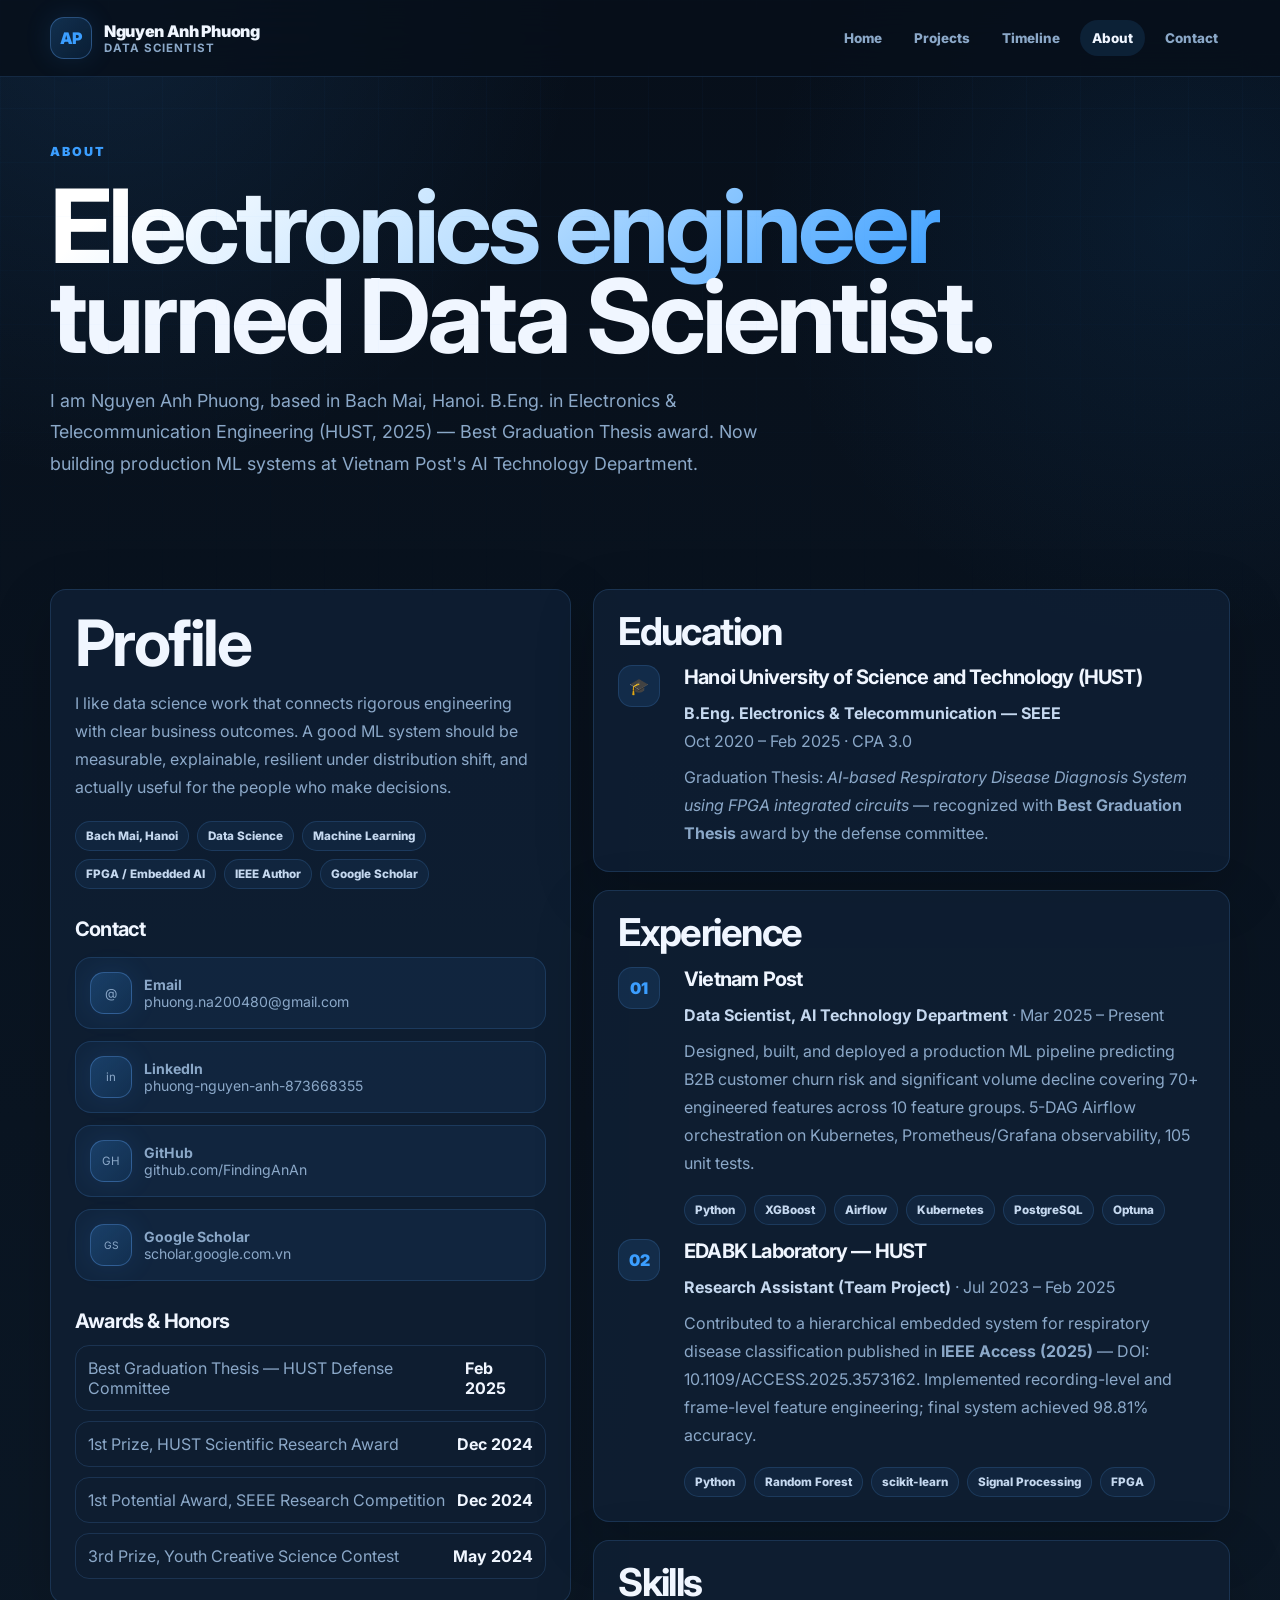
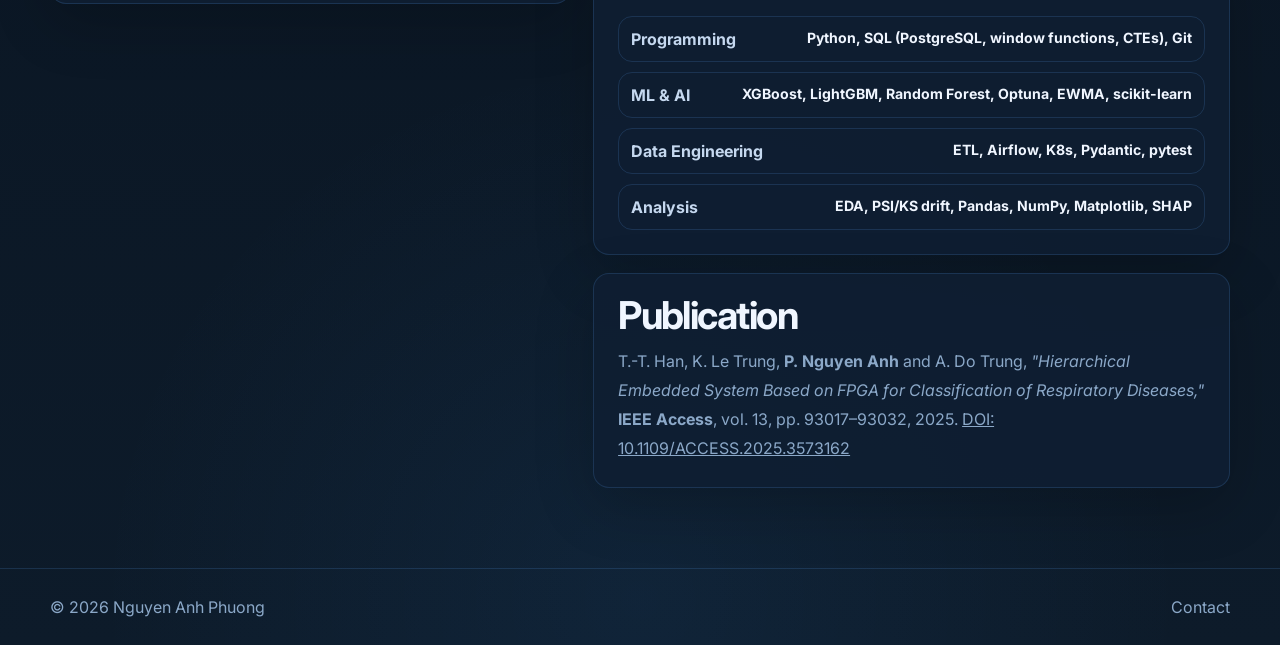
==== about.html @ b1b000ec "2nd" ====
<!DOCTYPE html>
<html lang="en">

<head>
  <meta charset="UTF-8">
  <meta name="viewport" content="width=device-width, initial-scale=1.0">
  <meta name="description"
    content="About Nguyen Anh Phuong — B.Eng. HUST, Data Scientist at Vietnam Post, IEEE Access researcher.">
  <title>About | Nguyen Anh Phuong</title>
  <link rel="preconnect" href="https://fonts.googleapis.com">
  <link rel="preconnect" href="https://fonts.gstatic.com" crossorigin>
  <link href="https://fonts.googleapis.com/css2?family=Inter:wght@400;600;700;800;900&display=swap" rel="stylesheet">
  <link rel="stylesheet" href="styles.css">
</head>

<body>
  <header class="header">
    <div class="container navbar">
      <a class="brand" href="index.html">
        <span class="logo">AP</span>
        <span>Nguyen Anh Phuong<small>Data Scientist</small></span>
      </a>
      <button class="nav-toggle" data-nav-toggle aria-expanded="false">Menu</button>
      <nav class="nav" data-nav>
        <a href="index.html">Home</a>
        <a href="projects.html">Projects</a>
        <a href="timeline.html">Timeline</a>
        <a class="active" href="about.html">About</a>
        <a href="contact.html">Contact</a>
      </nav>
    </div>
  </header>

  <main>
    <section class="container case-hero reveal">
      <p class="kicker">About</p>
      <h1><span class="gradient-text">Electronics engineer</span> turned Data Scientist.</h1>
      <p class="hero-text">
        I am Nguyen Anh Phuong, based in Bach Mai, Hanoi. B.Eng. in Electronics &amp; Telecommunication Engineering
        (HUST, 2025)
        — Best Graduation Thesis award. Now building production ML systems at Vietnam Post's AI Technology Department.
      </p>
    </section>

    <section class="container section about-split">
      <!-- Left: Profile -->
      <article class="card reveal">
        <h2>Profile</h2>
        <p style="margin-top:16px">
          I like data science work that connects rigorous engineering with clear business outcomes.
          A good ML system should be measurable, explainable, resilient under distribution shift,
          and actually useful for the people who make decisions.
        </p>
        <div class="tag-row" style="margin-top:20px">
          <span class="tag">Bach Mai, Hanoi</span>
          <span class="tag">Data Science</span>
          <span class="tag">Machine Learning</span>
          <span class="tag">FPGA / Embedded AI</span>
          <span class="tag">IEEE Author</span>
          <span class="tag">Google Scholar</span>
        </div>

        <div style="margin-top:28px">
          <h3 style="margin-bottom:16px">Contact</h3>
          <div class="contact-box">
            <a class="contact-item" href="mailto:phuong.na200480@gmail.com">
              <span class="logo" style="font-size:.8rem">@</span>
              <span><strong>Email</strong><span>phuong.na200480@gmail.com</span></span>
            </a>
            <a class="contact-item" href="https://www.linkedin.com/in/phuong-nguyen-anh-873668355/" target="_blank"
              rel="noreferrer">
              <span class="logo" style="font-size:.72rem">in</span>
              <span><strong>LinkedIn</strong><span>phuong-nguyen-anh-873668355</span></span>
            </a>
            <a class="contact-item" href="https://github.com/FindingAnAn" target="_blank" rel="noreferrer">
              <span class="logo" style="font-size:.72rem">GH</span>
              <span><strong>GitHub</strong><span>github.com/FindingAnAn</span></span>
            </a>
            <a class="contact-item" href="https://scholar.google.com.vn/citations?user=zt-q12kAAAAJ&hl=en" target="_blank" rel="noreferrer">
              <span class="logo" style="font-size:.64rem">GS</span>
              <span><strong>Google Scholar</strong><span>scholar.google.com.vn</span></span>
            </a>
          </div>
        </div>

        <div style="margin-top:28px">
          <h3 style="margin-bottom:12px">Awards &amp; Honors</h3>
          <div class="kpi-list">
            <div class="kpi"><span>Best Graduation Thesis — HUST Defense Committee</span><b>Feb 2025</b></div>
            <div class="kpi"><span>1st Prize, HUST Scientific Research Award</span><b>Dec 2024</b></div>
            <div class="kpi"><span>1st Potential Award, SEEE Research Competition</span><b>Dec 2024</b></div>
            <div class="kpi"><span>3rd Prize, Youth Creative Science Contest</span><b>May 2024</b></div>
          </div>
        </div>
      </article>

      <!-- Right: Experience + Education + Skills -->
      <div class="case-body">

        <!-- Education -->
        <article class="card reveal">
          <h2>Education</h2>
          <div class="timeline" style="margin-top:16px">
            <div class="timeline-item">
              <div class="timeline-num">🎓</div>
              <div>
                <h3>Hanoi University of Science and Technology (HUST)</h3>
                <p style="margin-top:4px"><strong style="color:var(--soft)">B.Eng. Electronics &amp; Telecommunication —
                    SEEE</strong></p>
                <p>Oct 2020 – Feb 2025 · CPA 3.0</p>
                <p style="margin-top:8px">
                  Graduation Thesis: <em>AI-based Respiratory Disease Diagnosis System using FPGA integrated
                    circuits</em>
                  — recognized with <strong style="color:var(--green)">Best Graduation Thesis</strong> award by the
                  defense committee.
                </p>
              </div>
            </div>
          </div>
        </article>

        <!-- Experience -->
        <article class="card reveal">
          <h2>Experience</h2>
          <div class="timeline" style="margin-top:16px">

            <div class="timeline-item">
              <div class="timeline-num">01</div>
              <div>
                <h3>Vietnam Post</h3>
                <p style="margin-top:4px"><strong style="color:var(--soft)">Data Scientist, AI Technology
                    Department</strong> · Mar 2025 – Present</p>
                <p style="margin-top:8px">
                  Designed, built, and deployed a production ML pipeline predicting B2B customer churn risk
                  and significant volume decline covering 70+ engineered features across 10 feature groups.
                  5-DAG Airflow orchestration on Kubernetes, Prometheus/Grafana observability, 105 unit tests.
                </p>
                <div class="tag-row"><span class="tag">Python</span><span class="tag">XGBoost</span><span
                    class="tag">Airflow</span><span class="tag">Kubernetes</span><span
                    class="tag">PostgreSQL</span><span class="tag">Optuna</span></div>
              </div>
            </div>

            <div class="timeline-item">
              <div class="timeline-num">02</div>
              <div>
                <h3>EDABK Laboratory — HUST</h3>
                <p style="margin-top:4px"><strong style="color:var(--soft)">Research Assistant (Team Project)</strong> ·
                  Jul 2023 – Feb 2025</p>
                <p style="margin-top:8px">
                  Contributed to a hierarchical embedded system for respiratory disease classification published in
                  <strong style="color:var(--green)">IEEE Access (2025)</strong> — DOI: 10.1109/ACCESS.2025.3573162.
                  Implemented recording-level and frame-level feature engineering; final system achieved 98.81%
                  accuracy.
                </p>
                <div class="tag-row"><span class="tag">Python</span><span class="tag">Random Forest</span><span
                    class="tag">scikit-learn</span><span class="tag">Signal Processing</span><span
                    class="tag">FPGA</span></div>
              </div>
            </div>

          </div>
        </article>

        <!-- Skills -->
        <article class="card reveal">
          <h2>Skills</h2>
          <div class="kpi-list" style="margin-top:16px">
            <div class="kpi">
              <span><strong style="color:var(--soft)">Programming</strong></span>
              <b style="font-weight:700;font-size:.88rem">Python, SQL (PostgreSQL, window functions, CTEs), Git</b>
            </div>
            <div class="kpi">
              <span><strong style="color:var(--soft)">ML &amp; AI</strong></span>
              <b style="font-weight:700;font-size:.88rem">XGBoost, LightGBM, Random Forest, Optuna, EWMA,
                scikit-learn</b>
            </div>
            <div class="kpi">
              <span><strong style="color:var(--soft)">Data Engineering</strong></span>
              <b style="font-weight:700;font-size:.88rem">ETL, Airflow, K8s, Pydantic, pytest</b>
            </div>
            <div class="kpi">
              <span><strong style="color:var(--soft)">Analysis</strong></span>
              <b style="font-weight:700;font-size:.88rem">EDA, PSI/KS drift, Pandas, NumPy, Matplotlib, SHAP</b>
            </div>
          </div>
        </article>

        <!-- Publication -->
        <article class="card reveal">
          <h2>Publication</h2>
          <p style="margin-top:14px;line-height:1.8">
            T.-T. Han, K. Le Trung, <strong>P. Nguyen Anh</strong> and A. Do Trung,
            <em>"Hierarchical Embedded System Based on FPGA for Classification of Respiratory Diseases,"</em>
            <strong style="color:var(--green)">IEEE Access</strong>, vol. 13, pp. 93017–93032, 2025.
            <a href="https://doi.org/10.1109/ACCESS.2025.3573162" target="_blank" rel="noreferrer"
              style="color:var(--green);text-decoration:underline">DOI: 10.1109/ACCESS.2025.3573162</a>
          </p>
        </article>

      </div>
    </section>
  </main>

  <footer class="footer">
    <div class="container">
      <span>© <span data-year></span> Nguyen Anh Phuong</span>
      <a href="contact.html">Contact</a>
    </div>
  </footer>
  <script src="script.js"></script>
</body>

</html>
---- styles.css ----
:root {
  /* ── New palette: white · deep navy · soft grey ── */
  --bg:         #0d1b2a;
  --bg-2:       #112236;
  --panel:      rgba(15, 30, 50, 0.90);
  --panel-2:    rgba(9, 20, 35, 0.97);
  --card:       #0f1e30;
  --line:       rgba(96, 165, 250, 0.16);
  --line-strong:rgba(96, 165, 250, 0.34);
  --text:       #f0f6ff;
  --muted:      #8ba8c8;
  --soft:       #c5d8ef;
  /* accent: vivid electric blue */
  --blue:       #3b9eff;
  --blue-mid:   #1d7dd4;
  --blue-dim:   rgba(59, 158, 255, 0.12);
  --blue-glow:  rgba(59, 158, 255, 0.07);
  /* neutral grey */
  --grey:       #4b6070;
  --grey-light: #a0b6c8;
  --white:      #f9fbff;
  /* status colours */
  --amber:      #f59e0b;
  --red:        #f87171;
  --shadow:     0 28px 90px rgba(0, 0, 0, 0.50);
  --radius:     26px;
  --radius-sm:  16px;
  --max:        1180px;
}

* { box-sizing: border-box; }
html { scroll-behavior: smooth; }
body {
  margin: 0;
  color: var(--text);
  font-family: Inter, system-ui, -apple-system, BlinkMacSystemFont, "Segoe UI", sans-serif;
  background:
    radial-gradient(circle at 8% 0%,  rgba(59,158,255,.12), transparent 30rem),
    radial-gradient(circle at 92% 10%, rgba(29,125,212,.10), transparent 26rem),
    radial-gradient(circle at 50% 98%, rgba(59,158,255,.07), transparent 34rem),
    linear-gradient(180deg, #070f1a, var(--bg));
  min-height: 100vh;
}
body::before {
  content: "";
  position: fixed;
  inset: 0;
  pointer-events: none;
  background-image:
    linear-gradient(rgba(59,158,255,.03) 1px, transparent 1px),
    linear-gradient(90deg, rgba(59,158,255,.03) 1px, transparent 1px);
  background-size: 54px 54px;
  mask-image: linear-gradient(to bottom, black, transparent 70%);
}
img, svg { display: block; max-width: 100%; }
a { color: inherit; text-decoration: none; }
p { color: var(--muted); line-height: 1.75; margin: 0; }
h1,h2,h3,h4 { margin: 0; letter-spacing: -0.04em; }
h1 { font-size: clamp(3.2rem, 8vw, 7.8rem); line-height: .88; }
h2 { font-size: clamp(2.1rem, 5vw, 4.7rem); line-height: .92; }
h3 { font-size: 1.25rem; }
code { color: var(--blue); }

.container { width: min(var(--max), calc(100% - 40px)); margin-inline: auto; }
.header {
  position: sticky; top: 0; z-index: 40;
  backdrop-filter: blur(20px);
  background: rgba(7, 15, 26, .82);
  border-bottom: 1px solid var(--line);
}
.navbar { min-height: 76px; display: flex; align-items: center; justify-content: space-between; gap: 18px; }
.brand { display: flex; align-items: center; gap: 12px; font-weight: 900; letter-spacing: -.02em; }
.logo {
  width: 42px; height: 42px; border: 1px solid var(--line-strong);
  border-radius: 14px; display: grid; place-items: center;
  background: linear-gradient(135deg, rgba(59,158,255,.22), rgba(29,125,212,.12));
  box-shadow: 0 0 28px rgba(59,158,255,.12);
  color: var(--blue);
}
.brand small { display: block; color: var(--muted); font-size: .72rem; font-weight: 700; letter-spacing: .08em; text-transform: uppercase; }
.nav { display: flex; align-items: center; gap: 8px; }
.nav a { color: var(--muted); font-size: .84rem; font-weight: 800; padding: 10px 12px; border-radius: 999px; transition: .18s ease; }
.nav a:hover, .nav a.active { color: var(--text); background: rgba(59,158,255,.12); }
.nav-toggle { display: none; background: transparent; color: var(--text); border: 1px solid var(--line); border-radius: 12px; padding: 10px 12px; cursor: pointer; }

.btn { display: inline-flex; align-items: center; justify-content: center; gap: 10px; min-height: 48px; padding: 0 22px; border-radius: 999px; border: 1px solid var(--line-strong); font-weight: 900; font-size: .88rem; transition: .2s ease; cursor: pointer; }
.btn:hover { transform: translateY(-2px); box-shadow: 0 8px 28px rgba(59,158,255,.18); }
.btn-primary { color: #fff; background: linear-gradient(135deg, var(--blue), var(--blue-mid)); border-color: transparent; box-shadow: 0 10px 30px rgba(59,158,255,.26); }
.btn-ghost { color: var(--soft); background: rgba(255,255,255,.04); border-color: var(--line); }
.btn-block { width: 100%; }

/* ── Hero ───────────────────────────────── */
.hero { padding: 72px 0 48px; display: grid; grid-template-columns: 1.03fr .97fr; gap: 48px; align-items: center; }
.kicker { color: var(--blue); font-weight: 900; font-size: .78rem; letter-spacing: .16em; text-transform: uppercase; margin-bottom: 18px; }
.gradient-text {
  background: linear-gradient(135deg, #fff 10%, #bde0ff 50%, var(--blue));
  -webkit-background-clip: text; background-clip: text; color: transparent;
}
.hero-text { max-width: 720px; margin-top: 24px; font-size: 1.12rem; }
.hero-actions { display: flex; flex-wrap: wrap; gap: 12px; margin-top: 30px; }
.hero-meta { display: flex; flex-wrap: wrap; gap: 12px; margin-top: 30px; }
.meta-pill {
  border: 1px solid var(--line); background: var(--blue-glow);
  border-radius: 999px; padding: 10px 14px; color: var(--muted);
  font-weight: 800; font-size: .82rem;
}
.meta-pill strong { color: var(--text); }

/* ── Dashboard mock ─────────────────────── */
.dashboard-shell {
  border: 1px solid var(--line-strong); border-radius: var(--radius);
  background: linear-gradient(180deg, rgba(12,24,42,.97), rgba(7,16,28,.97));
  box-shadow: var(--shadow); overflow: hidden;
}
.window-bar {
  height: 46px; display: flex; align-items: center; justify-content: space-between;
  border-bottom: 1px solid var(--line); padding: 0 16px;
  color: var(--muted); font-weight: 800; font-size: .78rem;
}
.dots { display: flex; gap: 7px; }
.dots span { width: 10px; height: 10px; border-radius: 50%; background: var(--line-strong); }
.dash-content { padding: 18px; display: grid; gap: 14px; }
.stat-grid { display: grid; grid-template-columns: repeat(4, 1fr); gap: 10px; }
.stat { padding: 14px; border: 1px solid var(--line); border-radius: 18px; background: var(--blue-glow); }
.stat span { display: block; color: var(--muted); font-size: .72rem; font-weight: 800; text-transform: uppercase; }
.stat b { display: block; font-size: 1.5rem; margin-top: 7px; }
.stat em { color: var(--blue); font-style: normal; font-size: .78rem; font-weight: 800; }
.chart-card { border: 1px solid var(--line); border-radius: 20px; padding: 14px; background: rgba(0,0,0,.18); }
.chart-head { display: flex; justify-content: space-between; gap: 12px; align-items: center; margin-bottom: 14px; }
.chart-head strong { font-size: .95rem; }
.chart-head span { color: var(--muted); font-size: .78rem; }
.bar-row { display: grid; grid-template-columns: 132px 1fr 44px; gap: 10px; align-items: center; margin: 10px 0; color: var(--muted); font-size: .82rem; }
.bar { height: 10px; background: rgba(255,255,255,.07); border-radius: 999px; overflow: hidden; }
.bar i { display: block; height: 100%; width: var(--w); border-radius: inherit; background: linear-gradient(90deg, #1d7dd4, var(--blue), #93c5fd); }
.mini-panels { display: grid; grid-template-columns: 1fr 1fr; gap: 14px; }
.confusion { display: grid; grid-template-columns: repeat(2, 1fr); gap: 8px; }
.cell { min-height: 74px; border: 1px solid var(--line); border-radius: 16px; display: grid; place-items: center; background: var(--blue-glow); }
.cell.good { background: rgba(59,158,255,.14); }
.cell.warn { background: rgba(248,113,113,.12); }
.cell b { font-size: 1.4rem; }
.cell span { color: var(--muted); font-size: .72rem; }

/* ── Sections / Cards ───────────────────── */
.section { padding: 80px 0; }
.section-top { display: flex; align-items: end; justify-content: space-between; gap: 24px; margin-bottom: 32px; }
.section-top p { max-width: 610px; }
.grid-3 { display: grid; grid-template-columns: repeat(3, 1fr); gap: 18px; }
.grid-2 { display: grid; grid-template-columns: repeat(2, 1fr); gap: 18px; }
.card {
  border: 1px solid var(--line); border-radius: var(--radius-sm);
  background: var(--panel); padding: 24px;
  box-shadow: 0 18px 60px rgba(0,0,0,.20);
  transition: border-color .2s ease, transform .2s ease;
}
.card:hover { border-color: var(--line-strong); transform: translateY(-2px); }
.card-icon {
  width: 46px; height: 46px; border-radius: 16px; display: grid; place-items: center;
  background: var(--blue-dim); border: 1px solid var(--line);
  color: var(--blue); margin-bottom: 18px; font-weight: 900;
}
.card h3 { margin-bottom: 10px; }
.card ul, .case-body ul { color: var(--muted); padding-left: 18px; line-height: 1.75; margin: 16px 0 0; }
.tag-row { display: flex; flex-wrap: wrap; gap: 8px; margin-top: 18px; }
.tag {
  border: 1px solid var(--line); background: var(--blue-glow);
  color: var(--soft); border-radius: 999px; padding: 7px 10px;
  font-weight: 800; font-size: .73rem;
}
.project-card { overflow: hidden; padding: 0; }
.project-visual {
  min-height: 220px; padding: 18px; border-bottom: 1px solid var(--line);
  background: radial-gradient(circle at 12% 18%, rgba(59,158,255,.12), transparent 50%), rgba(255,255,255,.01);
}
.project-copy { padding: 24px; }
.project-copy h3 { font-size: 1.5rem; }
.project-copy p { margin-top: 10px; }

/* Project card action row */
.project-actions { display: flex; gap: 10px; flex-wrap: wrap; margin-top: 18px; }
.btn-case { 
  display: inline-flex; align-items: center; gap: 8px; min-height: 42px; padding: 0 18px;
  border-radius: 999px; font-weight: 900; font-size: .84rem; transition: .2s ease; cursor: pointer;
  background: linear-gradient(135deg, var(--blue), var(--blue-mid)); color: #fff; border: none;
  box-shadow: 0 6px 20px rgba(59,158,255,.22);
}
.btn-case:hover { transform: translateY(-2px); box-shadow: 0 10px 28px rgba(59,158,255,.32); }
.btn-gh {
  display: inline-flex; align-items: center; gap: 8px; min-height: 42px; padding: 0 18px;
  border-radius: 999px; font-weight: 900; font-size: .84rem; transition: .2s ease; cursor: pointer;
  background: rgba(255,255,255,.05); color: var(--soft);
  border: 1px solid var(--line);
}
.btn-gh:hover { border-color: var(--line-strong); background: rgba(255,255,255,.09); transform: translateY(-2px); }

.metrics { display: grid; grid-template-columns: repeat(3, 1fr); gap: 10px; margin: 18px 0; }
.metric { border: 1px solid var(--line); border-radius: 14px; padding: 10px; background: rgba(0,0,0,.15); }
.metric span { color: var(--muted); font-size: .7rem; text-transform: uppercase; font-weight: 900; }
.metric b { display: block; margin-top: 5px; }

/* ── Pipeline ───────────────────────────── */
.pipeline { display: grid; grid-template-columns: repeat(5, 1fr); gap: 10px; }
.pipeline-step {
  min-height: 96px; border: 1px solid var(--line); border-radius: 18px;
  padding: 13px; background: rgba(255,255,255,.02); position: relative;
}
.pipeline-step::after {
  content: ""; position: absolute; right: -10px; top: 50%;
  width: 10px; height: 1px; background: var(--line-strong);
}
.pipeline-step:last-child::after { display: none; }
.pipeline-step span { color: var(--blue); font-weight: 900; font-size: .75rem; }
.pipeline-step b { display: block; margin: 8px 0 4px; }
.pipeline-step small { color: var(--muted); line-height: 1.45; display: block; }

/* ── Table ──────────────────────────────── */
.mock-table { width: 100%; border-collapse: collapse; font-size: .82rem; color: var(--muted); }
.mock-table th, .mock-table td { text-align: left; padding: 10px; border-bottom: 1px solid var(--line); }
.mock-table th { color: var(--soft); font-size: .72rem; text-transform: uppercase; }
.score { display: inline-flex; align-items: center; justify-content: center; min-width: 54px; border-radius: 999px; padding: 5px 8px; font-weight: 900; color: #061009; }
.score.high { background: var(--red); color: #fff; }
.score.mid { background: var(--amber); color: #1a0a00; }
.score.low { background: #3b9eff; color: #fff; }

/* ── Case study pages ───────────────────── */
.case-hero { padding: 64px 0 30px; }
.breadcrumbs { display: flex; gap: 8px; flex-wrap: wrap; color: var(--muted); font-weight: 800; font-size: .82rem; margin-bottom: 22px; }
.case-layout { display: grid; grid-template-columns: .72fr 1.28fr; gap: 22px; align-items: start; }
.side-panel { position: sticky; top: 96px; }
.case-body { display: grid; gap: 18px; }
.case-body .card h2 { font-size: clamp(1.8rem, 3vw, 2.6rem); margin-bottom: 14px; }
.two-col { display: grid; grid-template-columns: repeat(2, 1fr); gap: 14px; }
.kpi-list { display: grid; gap: 10px; }
.kpi { display: flex; justify-content: space-between; gap: 10px; border: 1px solid var(--line); border-radius: 14px; padding: 12px; }
.kpi span { color: var(--muted); }
.kpi b { color: var(--text); }
.timeline { display: grid; gap: 14px; }
.timeline-item { display: grid; grid-template-columns: 52px 1fr; gap: 14px; }
.timeline-num {
  width: 42px; height: 42px; border-radius: 14px; display: grid; place-items: center;
  background: var(--blue-dim); border: 1px solid var(--line);
  color: var(--blue); font-weight: 900;
}

/* ── About page ─────────────────────────── */
.about-split { display: grid; grid-template-columns: .9fr 1.1fr; gap: 22px; align-items: start; }

/* ── Contact page ───────────────────────── */
.contact-box { display: grid; gap: 12px; }
.contact-item { display: flex; align-items: center; gap: 12px; border: 1px solid var(--line); border-radius: 16px; padding: 14px; background: var(--blue-glow); transition: border-color .18s, background .18s; }
.contact-item:hover { border-color: var(--line-strong); background: var(--blue-dim); }
.contact-item strong { display: block; }
.contact-item span { color: var(--muted); font-size: .88rem; }
.form { display: grid; gap: 14px; }
.form label { display: grid; gap: 8px; color: var(--soft); font-weight: 900; font-size: .82rem; text-transform: uppercase; }
.form input, .form textarea { border: 1px solid var(--line); border-radius: 14px; padding: 14px; background: rgba(0,0,0,.22); color: var(--text); font: inherit; transition: border-color .18s; }
.form input:focus, .form textarea:focus { outline: 2px solid rgba(59,158,255,.28); border-color: var(--line-strong); }

/* ── Footer ─────────────────────────────── */
.footer { border-top: 1px solid var(--line); padding: 28px 0; color: var(--muted); }
.footer .container { display: flex; justify-content: space-between; flex-wrap: wrap; gap: 12px; }

/* ── Reveal animation ───────────────────── */
.reveal { opacity: 0; transform: translateY(16px); transition: .6s ease; }
.reveal.visible { opacity: 1; transform: none; }

/* ═══════════════════════════════════════════
   TIMELINE PAGE
═══════════════════════════════════════════ */
.timeline-page-hero { padding: 64px 0 40px; }
.timeline-page-hero h1 { font-size: clamp(2.8rem, 7vw, 6.2rem); }

.tl-filter-bar {
  display: flex; flex-wrap: wrap; gap: 10px; margin-bottom: 40px;
}
.tl-filter-btn {
  border: 1px solid var(--line); background: var(--blue-glow); color: var(--muted);
  border-radius: 999px; padding: 9px 18px; font-weight: 800; font-size: .82rem;
  cursor: pointer; transition: .18s ease; font-family: inherit;
}
.tl-filter-btn:hover, .tl-filter-btn.active {
  border-color: var(--blue); color: var(--blue); background: var(--blue-dim);
}

.tl-year-block { margin-bottom: 56px; }
.tl-year-label {
  display: inline-flex; align-items: center; gap: 10px;
  color: var(--blue); font-size: 1.8rem; font-weight: 900; letter-spacing: -.04em;
  margin-bottom: 28px;
}
.tl-year-label::after {
  content: ""; flex: 1; height: 2px;
  background: linear-gradient(90deg, var(--line-strong), transparent);
  min-width: 60px;
}

.tl-month-block {
  display: grid; grid-template-columns: 96px 1fr; gap: 0 24px;
  margin-bottom: 8px;
  position: relative;
}
.tl-month-label {
  display: flex; flex-direction: column; align-items: flex-end;
  padding-top: 4px;
  color: var(--blue); font-weight: 900; font-size: .85rem; letter-spacing: .06em;
  text-transform: uppercase;
  position: relative;
}
.tl-month-label::after {
  content: ""; position: absolute; right: -13px; top: 10px;
  width: 8px; height: 8px; border-radius: 50%;
  background: var(--blue); box-shadow: 0 0 10px var(--blue);
}

.tl-entries {
  border-left: 2px solid var(--line); padding: 0 0 28px 24px;
  display: grid; gap: 12px;
}
.tl-entry {
  border: 1px solid var(--line); border-radius: var(--radius-sm);
  padding: 18px 20px; background: var(--panel);
  transition: border-color .18s, transform .18s;
  position: relative;
}
.tl-entry:hover { border-color: var(--line-strong); transform: translateX(4px); }
.tl-entry-type {
  display: inline-flex; align-items: center; gap: 6px;
  font-size: .72rem; font-weight: 900; letter-spacing: .10em; text-transform: uppercase;
  border-radius: 999px; padding: 4px 10px; margin-bottom: 10px;
  border: 1px solid transparent;
}
.type-work   { background: rgba(59,158,255,.12); color: var(--blue); border-color: rgba(59,158,255,.25); }
.type-learn  { background: rgba(251,191,36,.10);  color: var(--amber); border-color: rgba(251,191,36,.22); }
.type-award  { background: rgba(167,243,208,.10); color: #6ee7b7; border-color: rgba(167,243,208,.22); }
.type-pub    { background: rgba(196,181,253,.10); color: #c4b5fd; border-color: rgba(196,181,253,.22); }
.type-project { background: rgba(125,211,252,.10);color: #7dd3fc; border-color: rgba(125,211,252,.22); }

.tl-entry h4 { font-size: 1rem; font-weight: 800; margin: 0 0 6px; letter-spacing: -.02em; }
.tl-entry p { font-size: .88rem; line-height: 1.7; }
.tl-entry .tl-tags { display: flex; flex-wrap: wrap; gap: 6px; margin-top: 10px; }
.tl-entry .tl-tags span {
  background: var(--blue-glow); border: 1px solid var(--line);
  color: var(--soft); border-radius: 999px; padding: 4px 10px;
  font-size: .72rem; font-weight: 800;
}

.tl-month-block.hidden { display: none; }

/* ═══════════════════════════════════════════
   RESPONSIVE
═══════════════════════════════════════════ */
@media (max-width: 980px) {
  .hero, .grid-3, .grid-2, .case-layout, .about-split { grid-template-columns: 1fr; }
  .side-panel { position: static; }
  .pipeline { grid-template-columns: 1fr; }
  .pipeline-step::after { display: none; }
  .stat-grid { grid-template-columns: repeat(2, 1fr); }
}
@media (max-width: 760px) {
  .nav-toggle { display: inline-flex; }
  .nav { display: none; position: absolute; top: 76px; left: 20px; right: 20px; flex-direction: column; align-items: stretch; padding: 12px; background: rgba(7,15,26,.98); border: 1px solid var(--line); border-radius: 18px; }
  .nav.open { display: flex; }
  .hero { padding-top: 46px; }
  .mini-panels, .two-col { grid-template-columns: 1fr; }
  .metrics, .stat-grid { grid-template-columns: 1fr; }
  .section-top { display: block; }
  .bar-row { grid-template-columns: 100px 1fr 38px; }
  .tl-month-block { grid-template-columns: 64px 1fr; gap: 0 14px; }
  .tl-month-label { font-size: .72rem; }
}
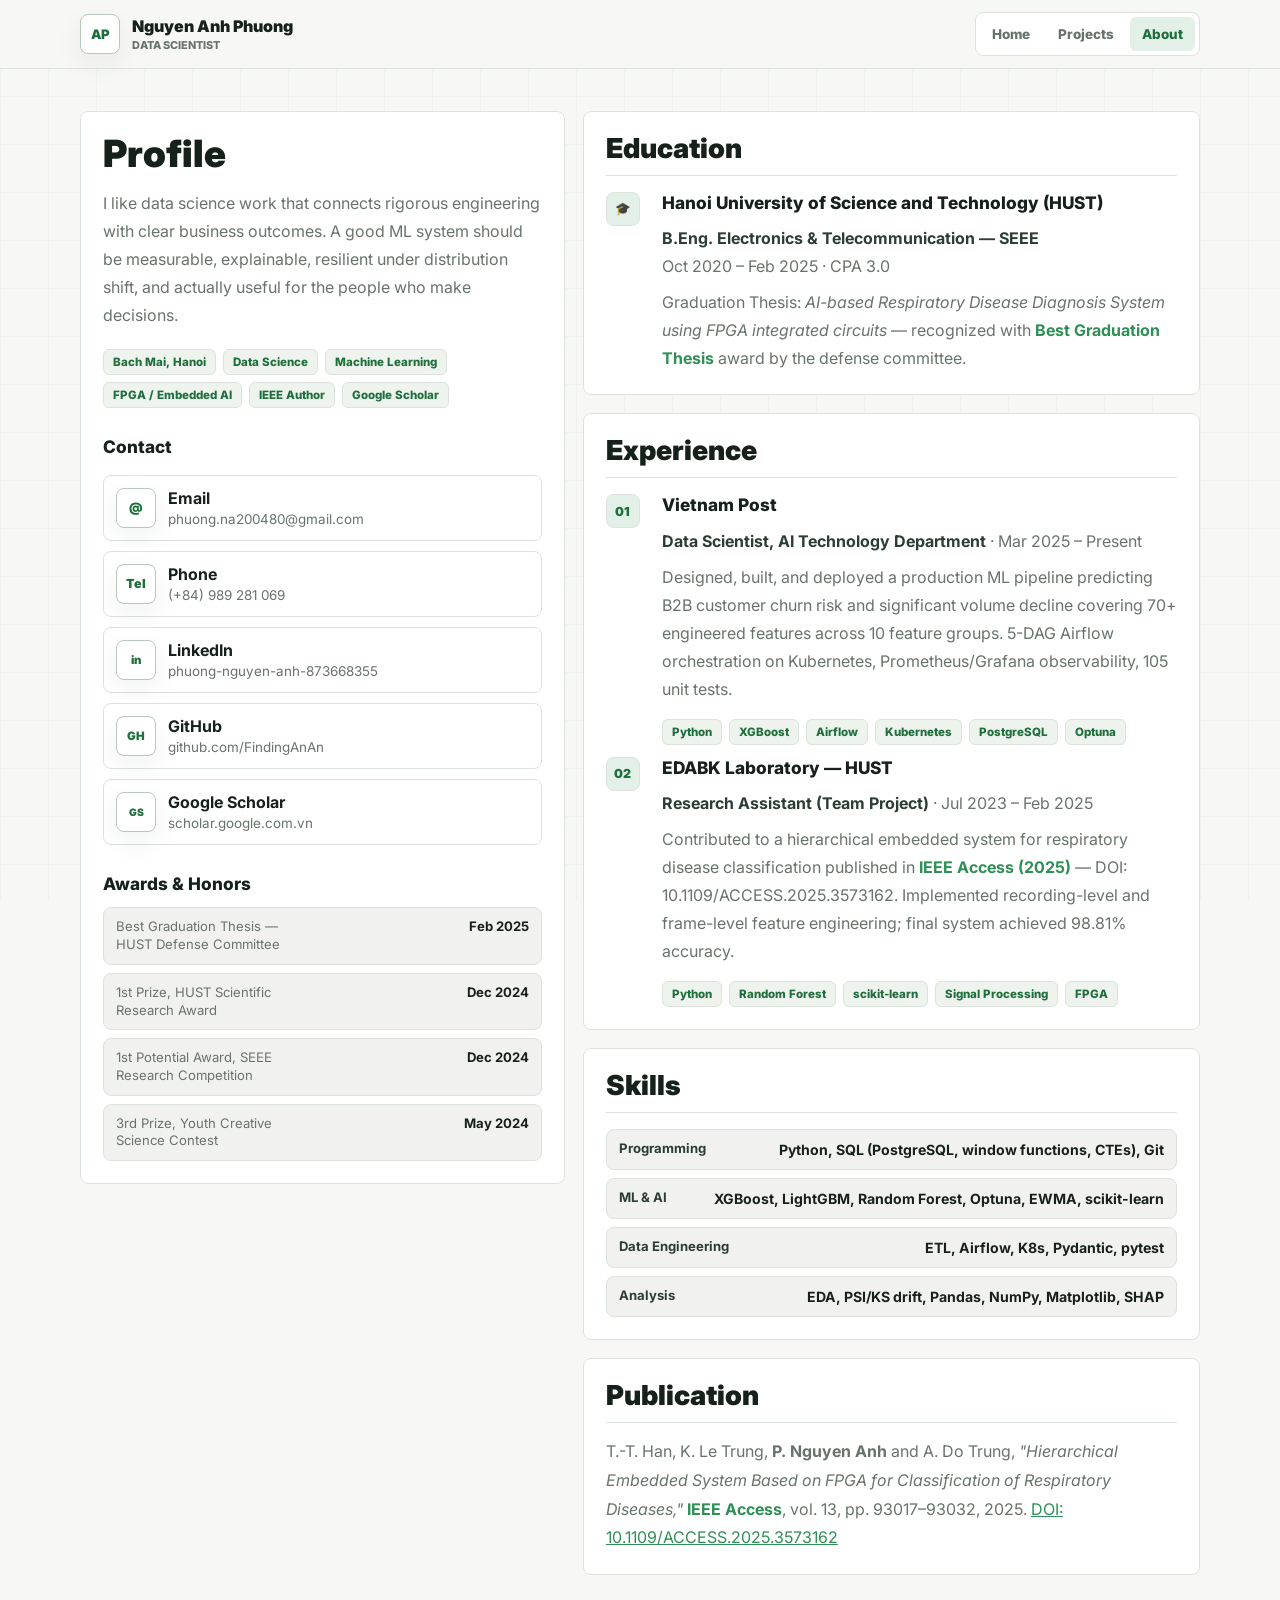
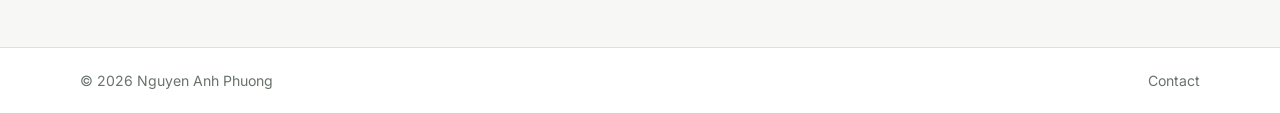
==== commit c49274e3: "Add pic + Size col" ====
--- a/about.html
+++ b/about.html
@@ -5,7 +5,7 @@
   <meta charset="UTF-8">
   <meta name="viewport" content="width=device-width, initial-scale=1.0">
   <meta name="description"
-    content="About Nguyen Anh Phuong — B.Eng. HUST, Data Scientist at Vietnam Post, IEEE Access researcher.">
+    content="About and contact information for Nguyen Anh Phuong — Data Scientist at Vietnam Post and IEEE Access researcher.">
   <title>About | Nguyen Anh Phuong</title>
   <link rel="preconnect" href="https://fonts.googleapis.com">
   <link rel="preconnect" href="https://fonts.gstatic.com" crossorigin>
@@ -24,25 +24,13 @@
       <nav class="nav" data-nav>
         <a href="index.html">Home</a>
         <a href="projects.html">Projects</a>
-        <a href="timeline.html">Timeline</a>
         <a class="active" href="about.html">About</a>
-        <a href="contact.html">Contact</a>
       </nav>
     </div>
   </header>
 
   <main>
-    <section class="container case-hero reveal">
-      <p class="kicker">About</p>
-      <h1><span class="gradient-text">Electronics engineer</span> turned Data Scientist.</h1>
-      <p class="hero-text">
-        I am Nguyen Anh Phuong, based in Bach Mai, Hanoi. B.Eng. in Electronics &amp; Telecommunication Engineering
-        (HUST, 2025)
-        — Best Graduation Thesis award. Now building production ML systems at Vietnam Post's AI Technology Department.
-      </p>
-    </section>
-
-    <section class="container section about-split">
+    <section class="container section about-split about-main">
       <!-- Left: Profile -->
       <article class="card reveal">
         <h2>Profile</h2>
@@ -60,12 +48,16 @@
           <span class="tag">Google Scholar</span>
         </div>
 
-        <div style="margin-top:28px">
+        <div id="contact" style="margin-top:28px">
           <h3 style="margin-bottom:16px">Contact</h3>
           <div class="contact-box">
             <a class="contact-item" href="mailto:phuong.na200480@gmail.com">
               <span class="logo" style="font-size:.8rem">@</span>
               <span><strong>Email</strong><span>phuong.na200480@gmail.com</span></span>
+            </a>
+            <a class="contact-item" href="tel:+84989281069">
+              <span class="logo" style="font-size:.78rem">Tel</span>
+              <span><strong>Phone</strong><span>(+84) 989 281 069</span></span>
             </a>
             <a class="contact-item" href="https://www.linkedin.com/in/phuong-nguyen-anh-873668355/" target="_blank"
               rel="noreferrer">
@@ -205,10 +197,10 @@
   <footer class="footer">
     <div class="container">
       <span>© <span data-year></span> Nguyen Anh Phuong</span>
-      <a href="contact.html">Contact</a>
+      <a href="about.html#contact">Contact</a>
     </div>
   </footer>
   <script src="script.js"></script>
 </body>
 
-</html>+</html>
--- a/styles.css
+++ b/styles.css
@@ -1,369 +1,1134 @@
 :root {
-  /* ── New palette: white · deep navy · soft grey ── */
-  --bg:         #0d1b2a;
-  --bg-2:       #112236;
-  --panel:      rgba(15, 30, 50, 0.90);
-  --panel-2:    rgba(9, 20, 35, 0.97);
-  --card:       #0f1e30;
-  --line:       rgba(96, 165, 250, 0.16);
-  --line-strong:rgba(96, 165, 250, 0.34);
-  --text:       #f0f6ff;
-  --muted:      #8ba8c8;
-  --soft:       #c5d8ef;
-  /* accent: vivid electric blue */
-  --blue:       #3b9eff;
-  --blue-mid:   #1d7dd4;
-  --blue-dim:   rgba(59, 158, 255, 0.12);
-  --blue-glow:  rgba(59, 158, 255, 0.07);
-  /* neutral grey */
-  --grey:       #4b6070;
-  --grey-light: #a0b6c8;
-  --white:      #f9fbff;
-  /* status colours */
-  --amber:      #f59e0b;
-  --red:        #f87171;
-  --shadow:     0 28px 90px rgba(0, 0, 0, 0.50);
-  --radius:     26px;
-  --radius-sm:  16px;
-  --max:        1180px;
+  --bg: #f7f8f5;
+  --surface: #ffffff;
+  --surface-soft: #eef3ee;
+  --surface-muted: #f1f2ef;
+  --text: #17211b;
+  --soft: #2c3d33;
+  --muted: #68736b;
+  --line: #dbe3dc;
+  --line-strong: #b9c8bd;
+  --green: #2f8f56;
+  --green-dark: #1f6f3d;
+  --green-soft: #e3f0e7;
+  --grey: #818982;
+  --amber: #a96d22;
+  --red: #b84a4a;
+  --shadow: 0 10px 28px rgba(23, 33, 27, .06);
+  --radius: 8px;
+  --max: 1120px;
 }
 
 * { box-sizing: border-box; }
 html { scroll-behavior: smooth; }
 body {
   margin: 0;
+  min-height: 100vh;
   color: var(--text);
+  background: var(--bg);
   font-family: Inter, system-ui, -apple-system, BlinkMacSystemFont, "Segoe UI", sans-serif;
-  background:
-    radial-gradient(circle at 8% 0%,  rgba(59,158,255,.12), transparent 30rem),
-    radial-gradient(circle at 92% 10%, rgba(29,125,212,.10), transparent 26rem),
-    radial-gradient(circle at 50% 98%, rgba(59,158,255,.07), transparent 34rem),
-    linear-gradient(180deg, #070f1a, var(--bg));
-  min-height: 100vh;
-}
+}
+
 body::before {
   content: "";
   position: fixed;
   inset: 0;
   pointer-events: none;
   background-image:
-    linear-gradient(rgba(59,158,255,.03) 1px, transparent 1px),
-    linear-gradient(90deg, rgba(59,158,255,.03) 1px, transparent 1px);
-  background-size: 54px 54px;
-  mask-image: linear-gradient(to bottom, black, transparent 70%);
-}
+    linear-gradient(var(--line) 1px, transparent 1px),
+    linear-gradient(90deg, var(--line) 1px, transparent 1px);
+  background-size: 48px 48px;
+  opacity: .28;
+}
+
 img, svg { display: block; max-width: 100%; }
 a { color: inherit; text-decoration: none; }
-p { color: var(--muted); line-height: 1.75; margin: 0; }
-h1,h2,h3,h4 { margin: 0; letter-spacing: -0.04em; }
-h1 { font-size: clamp(3.2rem, 8vw, 7.8rem); line-height: .88; }
-h2 { font-size: clamp(2.1rem, 5vw, 4.7rem); line-height: .92; }
-h3 { font-size: 1.25rem; }
-code { color: var(--blue); }
-
-.container { width: min(var(--max), calc(100% - 40px)); margin-inline: auto; }
+p { margin: 0; color: var(--muted); line-height: 1.75; }
+h1, h2, h3, h4 { margin: 0; color: var(--text); letter-spacing: 0; }
+h1 { max-width: 980px; font-size: 4.6rem; line-height: .98; font-weight: 900; }
+h2 { font-size: 2.35rem; line-height: 1.05; font-weight: 900; }
+h3 { font-size: 1.08rem; line-height: 1.3; font-weight: 800; }
+h4 { font-size: .96rem; line-height: 1.35; font-weight: 800; }
+code {
+  padding: 2px 6px;
+  border: 1px solid var(--line);
+  border-radius: 6px;
+  background: var(--surface-soft);
+  color: var(--green-dark);
+  font-size: .9em;
+}
+
+.container {
+  position: relative;
+  width: min(var(--max), calc(100% - 40px));
+  margin-inline: auto;
+}
+
 .header {
-  position: sticky; top: 0; z-index: 40;
-  backdrop-filter: blur(20px);
-  background: rgba(7, 15, 26, .82);
+  position: sticky;
+  top: 0;
+  z-index: 40;
   border-bottom: 1px solid var(--line);
-}
-.navbar { min-height: 76px; display: flex; align-items: center; justify-content: space-between; gap: 18px; }
-.brand { display: flex; align-items: center; gap: 12px; font-weight: 900; letter-spacing: -.02em; }
+  background: rgba(247, 248, 245, .92);
+  backdrop-filter: blur(16px);
+}
+
+.navbar {
+  min-height: 68px;
+  display: flex;
+  align-items: center;
+  justify-content: space-between;
+  gap: 20px;
+}
+
+.brand {
+  display: flex;
+  align-items: center;
+  gap: 12px;
+  font-weight: 900;
+}
+
 .logo {
-  width: 42px; height: 42px; border: 1px solid var(--line-strong);
-  border-radius: 14px; display: grid; place-items: center;
-  background: linear-gradient(135deg, rgba(59,158,255,.22), rgba(29,125,212,.12));
-  box-shadow: 0 0 28px rgba(59,158,255,.12);
-  color: var(--blue);
-}
-.brand small { display: block; color: var(--muted); font-size: .72rem; font-weight: 700; letter-spacing: .08em; text-transform: uppercase; }
-.nav { display: flex; align-items: center; gap: 8px; }
-.nav a { color: var(--muted); font-size: .84rem; font-weight: 800; padding: 10px 12px; border-radius: 999px; transition: .18s ease; }
-.nav a:hover, .nav a.active { color: var(--text); background: rgba(59,158,255,.12); }
-.nav-toggle { display: none; background: transparent; color: var(--text); border: 1px solid var(--line); border-radius: 12px; padding: 10px 12px; cursor: pointer; }
-
-.btn { display: inline-flex; align-items: center; justify-content: center; gap: 10px; min-height: 48px; padding: 0 22px; border-radius: 999px; border: 1px solid var(--line-strong); font-weight: 900; font-size: .88rem; transition: .2s ease; cursor: pointer; }
-.btn:hover { transform: translateY(-2px); box-shadow: 0 8px 28px rgba(59,158,255,.18); }
-.btn-primary { color: #fff; background: linear-gradient(135deg, var(--blue), var(--blue-mid)); border-color: transparent; box-shadow: 0 10px 30px rgba(59,158,255,.26); }
-.btn-ghost { color: var(--soft); background: rgba(255,255,255,.04); border-color: var(--line); }
+  width: 40px;
+  height: 40px;
+  display: grid;
+  place-items: center;
+  border: 1px solid var(--line-strong);
+  border-radius: var(--radius);
+  background: var(--surface);
+  color: var(--green-dark);
+  font-size: .82rem;
+  font-weight: 900;
+  box-shadow: var(--shadow);
+}
+
+.brand small {
+  display: block;
+  margin-top: 2px;
+  color: var(--muted);
+  font-size: .68rem;
+  font-weight: 800;
+  text-transform: uppercase;
+}
+
+.nav {
+  display: flex;
+  align-items: center;
+  gap: 4px;
+  padding: 4px;
+  border: 1px solid var(--line);
+  border-radius: var(--radius);
+  background: var(--surface);
+}
+
+.nav a {
+  min-height: 34px;
+  display: inline-flex;
+  align-items: center;
+  padding: 0 12px;
+  border-radius: 6px;
+  color: var(--muted);
+  font-size: .84rem;
+  font-weight: 800;
+}
+
+.nav a:hover,
+.nav a.active {
+  color: var(--green-dark);
+  background: var(--green-soft);
+}
+
+.nav-toggle {
+  display: none;
+  min-height: 38px;
+  padding: 0 12px;
+  border: 1px solid var(--line-strong);
+  border-radius: var(--radius);
+  background: var(--surface);
+  color: var(--text);
+  font: inherit;
+  font-weight: 800;
+  cursor: pointer;
+}
+
+.btn,
+.btn-case,
+.btn-gh {
+  min-height: 42px;
+  display: inline-flex;
+  align-items: center;
+  justify-content: center;
+  gap: 8px;
+  padding: 0 16px;
+  border: 1px solid var(--line-strong);
+  border-radius: var(--radius);
+  background: var(--surface);
+  color: var(--soft);
+  font: inherit;
+  font-size: .84rem;
+  font-weight: 900;
+  cursor: pointer;
+}
+
+.btn:hover,
+.btn-case:hover,
+.btn-gh:hover {
+  border-color: var(--green);
+  color: var(--green-dark);
+  background: var(--green-soft);
+}
+
+.btn-primary,
+.btn-case {
+  border-color: var(--green-dark);
+  background: var(--green-dark);
+  color: #fff;
+}
+
+.btn-primary:hover,
+.btn-case:hover {
+  background: var(--green);
+  color: #fff;
+}
+
 .btn-block { width: 100%; }
-
-/* ── Hero ───────────────────────────────── */
-.hero { padding: 72px 0 48px; display: grid; grid-template-columns: 1.03fr .97fr; gap: 48px; align-items: center; }
-.kicker { color: var(--blue); font-weight: 900; font-size: .78rem; letter-spacing: .16em; text-transform: uppercase; margin-bottom: 18px; }
+.project-actions { display: flex; flex-wrap: wrap; gap: 10px; margin-top: 18px; }
+
+.hero {
+  min-height: auto;
+  display: grid;
+  grid-template-columns: minmax(0, 1.1fr) minmax(320px, .9fr);
+  gap: 56px;
+  align-items: center;
+  padding: 118px 0 92px;
+}
+
+.home-hero {
+  gap: 38px;
+  align-items: start;
+  padding: 58px 0 34px;
+}
+
+.home-hero .intro-panel {
+  margin-top: 58px;
+}
+
+.hero-copy {
+  display: grid;
+  gap: 22px;
+}
+
+.profile-card {
+  display: grid;
+  grid-template-columns: 210px minmax(0, 1fr);
+  gap: 22px;
+  align-items: center;
+}
+
+.profile-card h1 {
+  font-size: 3.15rem;
+  line-height: 1.02;
+}
+
+.profile-photo {
+  width: 210px;
+  aspect-ratio: 3 / 4;
+  object-fit: cover;
+  object-position: center 26%;
+  border: 1px solid var(--line-strong);
+  border-radius: var(--radius);
+  background: var(--surface);
+}
+
+.profile-points {
+  margin: 16px 0 0;
+  padding-left: 18px;
+  color: var(--muted);
+  line-height: 1.75;
+}
+
+.profile-points li { margin: 4px 0; }
+
+.kicker {
+  margin-bottom: 14px;
+  color: var(--green-dark);
+  font-size: .74rem;
+  font-weight: 900;
+  letter-spacing: .14em;
+  text-transform: uppercase;
+}
+
 .gradient-text {
-  background: linear-gradient(135deg, #fff 10%, #bde0ff 50%, var(--blue));
-  -webkit-background-clip: text; background-clip: text; color: transparent;
-}
-.hero-text { max-width: 720px; margin-top: 24px; font-size: 1.12rem; }
-.hero-actions { display: flex; flex-wrap: wrap; gap: 12px; margin-top: 30px; }
-.hero-meta { display: flex; flex-wrap: wrap; gap: 12px; margin-top: 30px; }
+  color: var(--green-dark);
+  background: none;
+  -webkit-background-clip: initial;
+  background-clip: initial;
+}
+
+.hero-text {
+  max-width: 760px;
+  margin-top: 18px;
+  font-size: 1.02rem;
+}
+
+.hero-actions,
+.hero-meta {
+  display: flex;
+  flex-wrap: wrap;
+  gap: 10px;
+}
+
+.hero-actions { margin-top: 4px; }
+
 .meta-pill {
-  border: 1px solid var(--line); background: var(--blue-glow);
-  border-radius: 999px; padding: 10px 14px; color: var(--muted);
-  font-weight: 800; font-size: .82rem;
-}
-.meta-pill strong { color: var(--text); }
-
-/* ── Dashboard mock ─────────────────────── */
+  display: inline-flex;
+  align-items: center;
+  min-height: 34px;
+  padding: 0 12px;
+  border: 1px solid var(--line);
+  border-radius: var(--radius);
+  background: var(--surface);
+  color: var(--muted);
+  font-size: .78rem;
+  font-weight: 800;
+}
+
+.meta-pill strong { margin-right: 5px; color: var(--soft); }
+
+.intro-panel,
+.pmap-widget {
+  border: 1px solid var(--line);
+  border-radius: var(--radius);
+  background: var(--surface);
+  box-shadow: var(--shadow);
+}
+
+.intro-panel { padding: 22px; }
+
+.signal-grid {
+  display: grid;
+  grid-template-columns: repeat(3, 1fr);
+  border: 1px solid var(--line);
+  border-radius: var(--radius);
+  overflow: hidden;
+  background: var(--surface);
+}
+
+.signal-cell {
+  min-height: 108px;
+  display: grid;
+  align-content: end;
+  gap: 8px;
+  padding: 14px;
+  border-right: 1px solid var(--line);
+}
+
+.signal-cell:last-child { border-right: 0; }
+.signal-cell span { color: var(--muted); font-size: .72rem; font-weight: 900; text-transform: uppercase; }
+.signal-cell b { color: var(--green-dark); font-size: 1.45rem; }
+
+.pmap-widget { padding: 20px; }
+.pmap-widget-head,
+.chart-head {
+  display: flex;
+  align-items: center;
+  justify-content: space-between;
+  gap: 12px;
+  margin-bottom: 14px;
+}
+.pmap-widget-head h3,
+.chart-head strong {
+  color: var(--text);
+  font-size: .88rem;
+}
+.pmap-widget-head span,
+.chart-head span {
+  color: var(--muted);
+  font-size: .78rem;
+  font-weight: 800;
+}
+
+.pmap-row {
+  display: grid;
+  grid-template-columns: 34px 1fr;
+  gap: 12px;
+  padding: 14px 0;
+  border-top: 1px solid var(--line);
+}
+.pmap-row:hover h4 { color: var(--green-dark); }
+.pmap-row-num,
+.pillar-num,
+.card-icon,
+.timeline-num {
+  width: 34px;
+  height: 34px;
+  display: grid;
+  place-items: center;
+  border: 1px solid var(--line);
+  border-radius: var(--radius);
+  background: var(--green-soft);
+  color: var(--green-dark);
+  font-size: .78rem;
+  font-weight: 900;
+}
+.pmap-row p { margin-top: 3px; font-size: .82rem; line-height: 1.5; }
+.pmap-outputs {
+  margin-top: 12px;
+  padding-top: 14px;
+  border-top: 1px solid var(--line);
+}
+.pmap-outputs-label {
+  color: var(--muted);
+  font-size: .7rem;
+  font-weight: 900;
+  letter-spacing: .12em;
+  text-transform: uppercase;
+}
+
+.section { padding: 72px 0; }
+.home-projects { padding-top: 36px; }
+.home-projects .grid-3 > .card {
+  min-height: 100%;
+  display: flex;
+  flex-direction: column;
+}
+.home-projects .card h3 {
+  font-size: 1.42rem;
+  line-height: 1.2;
+  min-height: 54px;
+}
+.home-projects .card > p {
+  min-height: 138px;
+  margin-top: 16px;
+  font-size: 1rem;
+  line-height: 1.65;
+}
+.home-projects .stat-grid,
+.home-projects .chart-card {
+  margin-top: 0 !important;
+}
+.home-projects .tag-row {
+  min-height: 82px;
+  align-content: flex-start;
+}
+.home-projects .project-actions {
+  margin-top: auto;
+  padding-top: 18px;
+}
+.section-top {
+  display: grid;
+  grid-template-columns: minmax(0, .95fr) minmax(280px, .65fr);
+  gap: 32px;
+  align-items: end;
+  margin-bottom: 28px;
+  padding-bottom: 20px;
+  border-bottom: 1px solid var(--line);
+}
+.section-top p { max-width: 580px; }
+
+.grid-4 { display: grid; grid-template-columns: repeat(4, 1fr); gap: 14px; }
+.grid-3 { display: grid; grid-template-columns: repeat(3, 1fr); gap: 14px; }
+.grid-2 { display: grid; grid-template-columns: repeat(2, 1fr); gap: 14px; }
+
+.card,
+.chart-card,
+.project-card,
+.pmap-card,
+.tl-entry {
+  border: 1px solid var(--line);
+  border-radius: var(--radius);
+  background: var(--surface);
+  box-shadow: none;
+}
+
+.card {
+  padding: 22px;
+}
+
+.card:hover,
+.project-card:hover,
+.pmap-card:hover,
+.tl-entry:hover {
+  border-color: var(--line-strong);
+}
+
+.card h3 { margin-bottom: 10px; }
+.card ul,
+.case-body ul {
+  margin: 14px 0 0;
+  padding-left: 18px;
+  color: var(--muted);
+  line-height: 1.8;
+}
+
+.card-grey {
+  background: var(--surface-soft);
+  border-color: var(--line-strong);
+  box-shadow: none;
+}
+
+.tag-row { display: flex; flex-wrap: wrap; gap: 7px; margin-top: 16px; }
+.tag,
+.tag-grey,
+.chip,
+.pmap-badge {
+  display: inline-flex;
+  align-items: center;
+  min-height: 26px;
+  padding: 0 9px;
+  border: 1px solid var(--line);
+  border-radius: 6px;
+  background: var(--surface-soft);
+  color: var(--green-dark);
+  font-size: .72rem;
+  font-weight: 800;
+}
+.tag-grey,
+.pmap-badge.grey {
+  background: var(--surface-muted);
+  color: var(--muted);
+}
+
+.project-card { overflow: hidden; }
+.projects-list-section {
+  padding-top: 42px;
+}
+.projects-list {
+  display: grid;
+  gap: 18px;
+}
+.projects-list .project-card {
+  display: grid;
+  grid-template-columns: minmax(320px, .82fr) minmax(0, 1.18fr);
+  align-items: stretch;
+  padding: 0;
+}
+.projects-list .project-visual {
+  min-height: 100%;
+  border-right: 1px solid var(--line);
+  border-bottom: 0;
+}
+.projects-list .project-copy {
+  min-height: 100%;
+  display: flex;
+  flex-direction: column;
+}
+.projects-list .project-copy h3 {
+  min-height: 34px;
+  font-size: 1.55rem;
+  line-height: 1.18;
+}
+.projects-list .project-copy p {
+  min-height: 84px;
+  margin-top: 14px;
+  font-size: 1rem;
+  line-height: 1.65;
+}
+.projects-list .project-copy ul {
+  min-height: 84px;
+  margin-top: 14px;
+}
+.projects-list .metrics,
+.projects-list .project-copy > .stat-grid,
+.projects-list .project-copy > .chart-card {
+  margin-top: 0;
+}
+.projects-list .tag-row {
+  min-height: 64px;
+  align-content: flex-start;
+}
+.projects-list .project-actions {
+  margin-top: auto;
+  padding-top: 18px;
+}
+.project-card .pipeline {
+  grid-template-columns: repeat(2, minmax(0, 1fr));
+}
+.project-card .pipeline-step {
+  min-height: auto;
+}
+.project-visual {
+  min-height: 184px;
+  display: grid;
+  align-content: center;
+  padding: 18px;
+  border-bottom: 1px solid var(--line);
+  background: var(--surface-soft);
+}
+.project-copy { padding: 22px; }
+.project-copy h3 { font-size: 1.24rem; }
+.project-copy p { margin-top: 10px; }
+.metrics,
+.stat-grid {
+  display: grid;
+  grid-template-columns: repeat(3, 1fr);
+  gap: 8px;
+}
+.metric,
+.stat {
+  min-height: 80px;
+  padding: 12px;
+  border: 1px solid var(--line);
+  border-radius: var(--radius);
+  background: var(--surface);
+}
+.metric span,
+.stat span {
+  display: block;
+  color: var(--muted);
+  font-size: .68rem;
+  font-weight: 900;
+  text-transform: uppercase;
+}
+.metric b,
+.stat b {
+  display: block;
+  margin-top: 6px;
+  color: var(--text);
+  font-size: 1.25rem;
+}
+.stat em {
+  display: block;
+  margin-top: 3px;
+  color: var(--green-dark);
+  font-size: .72rem;
+  font-style: normal;
+  font-weight: 800;
+}
+
+.pmap-card {
+  display: grid;
+  gap: 10px;
+  padding: 18px;
+}
+.pmap-num,
+.tech-group-label {
+  color: var(--green-dark);
+  font-size: .7rem;
+  font-weight: 900;
+  letter-spacing: .12em;
+  text-transform: uppercase;
+}
+.pmap-card p { font-size: .84rem; line-height: 1.58; }
+
+.tech-chips { display: flex; flex-wrap: wrap; gap: 6px; }
+.tech-group-label { margin-bottom: 10px; }
+
+.pipeline {
+  display: grid;
+  grid-template-columns: repeat(5, minmax(0, 1fr));
+  gap: 8px;
+}
+.pipeline-step {
+  min-height: 112px;
+  padding: 12px;
+  border: 1px solid var(--line);
+  border-radius: var(--radius);
+  background: var(--surface);
+}
+.pipeline-step span {
+  color: var(--green-dark);
+  font-size: .72rem;
+  font-weight: 900;
+  text-transform: uppercase;
+}
+.pipeline-step b {
+  display: block;
+  margin: 8px 0 5px;
+  color: var(--text);
+  line-height: 1.25;
+}
+.pipeline-step small {
+  display: block;
+  color: var(--muted);
+  font-size: .76rem;
+  line-height: 1.45;
+}
+
+.chart-card {
+  padding: 16px;
+  background: var(--surface);
+}
+.bar-row {
+  display: grid;
+  grid-template-columns: 132px minmax(90px, 1fr) 48px;
+  gap: 8px;
+  align-items: center;
+  margin: 9px 0;
+  color: var(--muted);
+  font-size: .8rem;
+}
+.bar {
+  height: 8px;
+  overflow: hidden;
+  border-radius: 999px;
+  background: var(--surface-muted);
+}
+.bar i {
+  display: block;
+  width: var(--w);
+  height: 100%;
+  border-radius: inherit;
+  background: var(--green);
+}
+.bar-row b {
+  color: var(--soft);
+  font-size: .78rem;
+  text-align: right;
+}
+.model-bars {
+  display: grid;
+  gap: 12px;
+}
+.model-bars .bar-row {
+  grid-template-columns: minmax(0, 1fr) 44px;
+  gap: 6px 8px;
+  margin: 0;
+}
+.model-bars .bar-row span {
+  grid-column: 1 / -1;
+  min-width: 0;
+}
+.model-bars .bar-row .bar {
+  grid-column: 1;
+}
+.model-bars .bar-row b {
+  grid-column: 2;
+  align-self: center;
+}
+
 .dashboard-shell {
-  border: 1px solid var(--line-strong); border-radius: var(--radius);
-  background: linear-gradient(180deg, rgba(12,24,42,.97), rgba(7,16,28,.97));
-  box-shadow: var(--shadow); overflow: hidden;
+  overflow: hidden;
+  border: 1px solid var(--line);
+  border-radius: var(--radius);
+  background: var(--surface);
+  box-shadow: var(--shadow);
 }
 .window-bar {
-  height: 46px; display: flex; align-items: center; justify-content: space-between;
-  border-bottom: 1px solid var(--line); padding: 0 16px;
-  color: var(--muted); font-weight: 800; font-size: .78rem;
-}
-.dots { display: flex; gap: 7px; }
-.dots span { width: 10px; height: 10px; border-radius: 50%; background: var(--line-strong); }
-.dash-content { padding: 18px; display: grid; gap: 14px; }
-.stat-grid { display: grid; grid-template-columns: repeat(4, 1fr); gap: 10px; }
-.stat { padding: 14px; border: 1px solid var(--line); border-radius: 18px; background: var(--blue-glow); }
-.stat span { display: block; color: var(--muted); font-size: .72rem; font-weight: 800; text-transform: uppercase; }
-.stat b { display: block; font-size: 1.5rem; margin-top: 7px; }
-.stat em { color: var(--blue); font-style: normal; font-size: .78rem; font-weight: 800; }
-.chart-card { border: 1px solid var(--line); border-radius: 20px; padding: 14px; background: rgba(0,0,0,.18); }
-.chart-head { display: flex; justify-content: space-between; gap: 12px; align-items: center; margin-bottom: 14px; }
-.chart-head strong { font-size: .95rem; }
-.chart-head span { color: var(--muted); font-size: .78rem; }
-.bar-row { display: grid; grid-template-columns: 132px 1fr 44px; gap: 10px; align-items: center; margin: 10px 0; color: var(--muted); font-size: .82rem; }
-.bar { height: 10px; background: rgba(255,255,255,.07); border-radius: 999px; overflow: hidden; }
-.bar i { display: block; height: 100%; width: var(--w); border-radius: inherit; background: linear-gradient(90deg, #1d7dd4, var(--blue), #93c5fd); }
-.mini-panels { display: grid; grid-template-columns: 1fr 1fr; gap: 14px; }
-.confusion { display: grid; grid-template-columns: repeat(2, 1fr); gap: 8px; }
-.cell { min-height: 74px; border: 1px solid var(--line); border-radius: 16px; display: grid; place-items: center; background: var(--blue-glow); }
-.cell.good { background: rgba(59,158,255,.14); }
-.cell.warn { background: rgba(248,113,113,.12); }
-.cell b { font-size: 1.4rem; }
-.cell span { color: var(--muted); font-size: .72rem; }
-
-/* ── Sections / Cards ───────────────────── */
-.section { padding: 80px 0; }
-.section-top { display: flex; align-items: end; justify-content: space-between; gap: 24px; margin-bottom: 32px; }
-.section-top p { max-width: 610px; }
-.grid-3 { display: grid; grid-template-columns: repeat(3, 1fr); gap: 18px; }
-.grid-2 { display: grid; grid-template-columns: repeat(2, 1fr); gap: 18px; }
-.card {
-  border: 1px solid var(--line); border-radius: var(--radius-sm);
-  background: var(--panel); padding: 24px;
-  box-shadow: 0 18px 60px rgba(0,0,0,.20);
-  transition: border-color .2s ease, transform .2s ease;
-}
-.card:hover { border-color: var(--line-strong); transform: translateY(-2px); }
-.card-icon {
-  width: 46px; height: 46px; border-radius: 16px; display: grid; place-items: center;
-  background: var(--blue-dim); border: 1px solid var(--line);
-  color: var(--blue); margin-bottom: 18px; font-weight: 900;
-}
-.card h3 { margin-bottom: 10px; }
-.card ul, .case-body ul { color: var(--muted); padding-left: 18px; line-height: 1.75; margin: 16px 0 0; }
-.tag-row { display: flex; flex-wrap: wrap; gap: 8px; margin-top: 18px; }
-.tag {
-  border: 1px solid var(--line); background: var(--blue-glow);
-  color: var(--soft); border-radius: 999px; padding: 7px 10px;
-  font-weight: 800; font-size: .73rem;
-}
-.project-card { overflow: hidden; padding: 0; }
-.project-visual {
-  min-height: 220px; padding: 18px; border-bottom: 1px solid var(--line);
-  background: radial-gradient(circle at 12% 18%, rgba(59,158,255,.12), transparent 50%), rgba(255,255,255,.01);
-}
-.project-copy { padding: 24px; }
-.project-copy h3 { font-size: 1.5rem; }
-.project-copy p { margin-top: 10px; }
-
-/* Project card action row */
-.project-actions { display: flex; gap: 10px; flex-wrap: wrap; margin-top: 18px; }
-.btn-case { 
-  display: inline-flex; align-items: center; gap: 8px; min-height: 42px; padding: 0 18px;
-  border-radius: 999px; font-weight: 900; font-size: .84rem; transition: .2s ease; cursor: pointer;
-  background: linear-gradient(135deg, var(--blue), var(--blue-mid)); color: #fff; border: none;
-  box-shadow: 0 6px 20px rgba(59,158,255,.22);
-}
-.btn-case:hover { transform: translateY(-2px); box-shadow: 0 10px 28px rgba(59,158,255,.32); }
-.btn-gh {
-  display: inline-flex; align-items: center; gap: 8px; min-height: 42px; padding: 0 18px;
-  border-radius: 999px; font-weight: 900; font-size: .84rem; transition: .2s ease; cursor: pointer;
-  background: rgba(255,255,255,.05); color: var(--soft);
-  border: 1px solid var(--line);
-}
-.btn-gh:hover { border-color: var(--line-strong); background: rgba(255,255,255,.09); transform: translateY(-2px); }
-
-.metrics { display: grid; grid-template-columns: repeat(3, 1fr); gap: 10px; margin: 18px 0; }
-.metric { border: 1px solid var(--line); border-radius: 14px; padding: 10px; background: rgba(0,0,0,.15); }
-.metric span { color: var(--muted); font-size: .7rem; text-transform: uppercase; font-weight: 900; }
-.metric b { display: block; margin-top: 5px; }
-
-/* ── Pipeline ───────────────────────────── */
-.pipeline { display: grid; grid-template-columns: repeat(5, 1fr); gap: 10px; }
-.pipeline-step {
-  min-height: 96px; border: 1px solid var(--line); border-radius: 18px;
-  padding: 13px; background: rgba(255,255,255,.02); position: relative;
-}
-.pipeline-step::after {
-  content: ""; position: absolute; right: -10px; top: 50%;
-  width: 10px; height: 1px; background: var(--line-strong);
-}
-.pipeline-step:last-child::after { display: none; }
-.pipeline-step span { color: var(--blue); font-weight: 900; font-size: .75rem; }
-.pipeline-step b { display: block; margin: 8px 0 4px; }
-.pipeline-step small { color: var(--muted); line-height: 1.45; display: block; }
-
-/* ── Table ──────────────────────────────── */
-.mock-table { width: 100%; border-collapse: collapse; font-size: .82rem; color: var(--muted); }
-.mock-table th, .mock-table td { text-align: left; padding: 10px; border-bottom: 1px solid var(--line); }
-.mock-table th { color: var(--soft); font-size: .72rem; text-transform: uppercase; }
-.score { display: inline-flex; align-items: center; justify-content: center; min-width: 54px; border-radius: 999px; padding: 5px 8px; font-weight: 900; color: #061009; }
-.score.high { background: var(--red); color: #fff; }
-.score.mid { background: var(--amber); color: #1a0a00; }
-.score.low { background: #3b9eff; color: #fff; }
-
-/* ── Case study pages ───────────────────── */
-.case-hero { padding: 64px 0 30px; }
-.breadcrumbs { display: flex; gap: 8px; flex-wrap: wrap; color: var(--muted); font-weight: 800; font-size: .82rem; margin-bottom: 22px; }
-.case-layout { display: grid; grid-template-columns: .72fr 1.28fr; gap: 22px; align-items: start; }
-.side-panel { position: sticky; top: 96px; }
-.case-body { display: grid; gap: 18px; }
-.case-body .card h2 { font-size: clamp(1.8rem, 3vw, 2.6rem); margin-bottom: 14px; }
-.two-col { display: grid; grid-template-columns: repeat(2, 1fr); gap: 14px; }
-.kpi-list { display: grid; gap: 10px; }
-.kpi { display: flex; justify-content: space-between; gap: 10px; border: 1px solid var(--line); border-radius: 14px; padding: 12px; }
-.kpi span { color: var(--muted); }
-.kpi b { color: var(--text); }
-.timeline { display: grid; gap: 14px; }
-.timeline-item { display: grid; grid-template-columns: 52px 1fr; gap: 14px; }
-.timeline-num {
-  width: 42px; height: 42px; border-radius: 14px; display: grid; place-items: center;
-  background: var(--blue-dim); border: 1px solid var(--line);
-  color: var(--blue); font-weight: 900;
-}
-
-/* ── About page ─────────────────────────── */
-.about-split { display: grid; grid-template-columns: .9fr 1.1fr; gap: 22px; align-items: start; }
-
-/* ── Contact page ───────────────────────── */
-.contact-box { display: grid; gap: 12px; }
-.contact-item { display: flex; align-items: center; gap: 12px; border: 1px solid var(--line); border-radius: 16px; padding: 14px; background: var(--blue-glow); transition: border-color .18s, background .18s; }
-.contact-item:hover { border-color: var(--line-strong); background: var(--blue-dim); }
-.contact-item strong { display: block; }
-.contact-item span { color: var(--muted); font-size: .88rem; }
-.form { display: grid; gap: 14px; }
-.form label { display: grid; gap: 8px; color: var(--soft); font-weight: 900; font-size: .82rem; text-transform: uppercase; }
-.form input, .form textarea { border: 1px solid var(--line); border-radius: 14px; padding: 14px; background: rgba(0,0,0,.22); color: var(--text); font: inherit; transition: border-color .18s; }
-.form input:focus, .form textarea:focus { outline: 2px solid rgba(59,158,255,.28); border-color: var(--line-strong); }
-
-/* ── Footer ─────────────────────────────── */
-.footer { border-top: 1px solid var(--line); padding: 28px 0; color: var(--muted); }
-.footer .container { display: flex; justify-content: space-between; flex-wrap: wrap; gap: 12px; }
-
-/* ── Reveal animation ───────────────────── */
-.reveal { opacity: 0; transform: translateY(16px); transition: .6s ease; }
+  min-height: 44px;
+  display: flex;
+  align-items: center;
+  justify-content: space-between;
+  padding: 0 14px;
+  border-bottom: 1px solid var(--line);
+  color: var(--muted);
+  font-size: .76rem;
+  font-weight: 800;
+}
+.dots { display: flex; gap: 6px; }
+.dots span {
+  width: 8px;
+  height: 8px;
+  border-radius: 50%;
+  background: var(--line-strong);
+}
+.dash-content { display: grid; gap: 12px; padding: 14px; }
+.mini-panels { display: grid; grid-template-columns: repeat(2, 1fr); gap: 12px; }
+
+.confusion { display: grid; grid-template-columns: repeat(2, 1fr); gap: 6px; }
+.cell {
+  min-height: 68px;
+  display: grid;
+  place-items: center;
+  border: 1px solid var(--line);
+  border-radius: var(--radius);
+  background: var(--surface-muted);
+}
+.cell.good { background: var(--green-soft); }
+.cell.warn { background: #f5e7e7; }
+.cell b { color: var(--text); font-size: 1.2rem; }
+.cell span { color: var(--muted); font-size: .7rem; }
+
+.mock-table {
+  width: 100%;
+  border-collapse: collapse;
+  color: var(--muted);
+  font-size: .84rem;
+}
+.mock-table th,
+.mock-table td {
+  padding: 12px 10px;
+  border-bottom: 1px solid var(--line);
+  text-align: left;
+  vertical-align: top;
+}
+.mock-table th {
+  color: var(--soft);
+  font-size: .7rem;
+  font-weight: 900;
+  text-transform: uppercase;
+}
+.score {
+  display: inline-flex;
+  align-items: center;
+  justify-content: center;
+  min-width: 48px;
+  padding: 4px 8px;
+  border-radius: 6px;
+  color: #fff;
+  font-size: .78rem;
+  font-weight: 900;
+}
+.score.high { background: var(--red); }
+.score.mid { background: var(--amber); }
+.score.low { background: var(--green); }
+
+.case-hero {
+  padding: 58px 0 34px;
+  border-bottom: 1px solid var(--line);
+}
+.case-hero + .section {
+  padding-top: 36px;
+}
+.case-hero h1 {
+  font-size: 3.9rem;
+  line-height: 1;
+}
+.case-hero .tag-row { max-width: 920px; }
+.breadcrumbs {
+  display: flex;
+  flex-wrap: wrap;
+  gap: 8px;
+  margin-bottom: 20px;
+  color: var(--muted);
+  font-size: .8rem;
+  font-weight: 800;
+}
+.breadcrumbs a:hover { color: var(--green-dark); }
+.case-layout {
+  display: grid;
+  grid-template-columns: minmax(300px, 320px) minmax(0, 1fr);
+  gap: 34px;
+  align-items: start;
+}
+.case-layout-compact {
+  grid-template-columns: minmax(300px, 320px) minmax(0, 1fr);
+  gap: 34px;
+}
+.case-layout .side-panel,
+.case-layout .case-body {
+  min-width: 0;
+}
+.case-layout .card,
+.case-layout .chart-card,
+.case-layout .pipeline-step {
+  min-width: 0;
+  overflow-wrap: break-word;
+  word-break: normal;
+}
+.case-layout .pipeline {
+  grid-template-columns: repeat(auto-fit, minmax(118px, 1fr));
+}
+.case-layout .two-col {
+  grid-template-columns: repeat(auto-fit, minmax(230px, 1fr));
+}
+.side-panel {
+  position: sticky;
+  top: 92px;
+  display: grid;
+  gap: 14px;
+}
+.case-body {
+  display: grid;
+  gap: 18px;
+  min-width: 0;
+}
+.case-layout > .case-body > .card,
+.case-layout > .case-body > article.card {
+  padding: 28px;
+}
+.case-body .card h2 {
+  margin-bottom: 14px;
+  padding-bottom: 12px;
+  border-bottom: 1px solid var(--line);
+  font-size: 1.72rem;
+}
+.case-body p { max-width: 78ch; }
+.case-body .card > p + p { margin-top: 12px; }
+.two-col { display: grid; grid-template-columns: repeat(2, minmax(0, 1fr)); gap: 12px; }
+.kpi-list { display: grid; gap: 8px; }
+.kpi {
+  display: flex;
+  justify-content: space-between;
+  gap: 14px;
+  padding: 10px 12px;
+  border: 1px solid var(--line);
+  border-radius: var(--radius);
+  background: var(--surface-muted);
+}
+.kpi span {
+  flex: 0 0 auto;
+  max-width: 44%;
+  color: var(--muted);
+  font-size: .82rem;
+  line-height: 1.35;
+  overflow-wrap: normal;
+  word-break: normal;
+}
+.kpi b {
+  flex: 1 1 auto;
+  min-width: 0;
+  color: var(--text);
+  font-size: .82rem;
+  line-height: 1.35;
+  text-align: right;
+  overflow-wrap: break-word;
+  word-break: normal;
+}
+.timeline { display: grid; gap: 12px; }
+.timeline-item { display: grid; grid-template-columns: 44px 1fr; gap: 12px; }
+
+.about-split {
+  display: grid;
+  grid-template-columns: .88fr 1.12fr;
+  gap: 18px;
+  align-items: start;
+}
+.about-main {
+  padding-top: 42px;
+}
+.contact-box { display: grid; gap: 10px; }
+.contact-item {
+  display: grid;
+  grid-template-columns: 40px 1fr;
+  gap: 12px;
+  align-items: center;
+  padding: 12px;
+  border: 1px solid var(--line);
+  border-radius: var(--radius);
+  background: var(--surface);
+}
+.contact-item:hover { border-color: var(--green); background: var(--green-soft); }
+.contact-item strong { display: block; color: var(--text); }
+.contact-item span span { color: var(--muted); font-size: .84rem; overflow-wrap: anywhere; }
+.form { display: grid; gap: 12px; }
+.form label {
+  display: grid;
+  gap: 7px;
+  color: var(--soft);
+  font-size: .78rem;
+  font-weight: 900;
+  text-transform: uppercase;
+}
+.form input,
+.form textarea {
+  width: 100%;
+  border: 1px solid var(--line);
+  border-radius: var(--radius);
+  padding: 12px;
+  background: var(--surface);
+  color: var(--text);
+  font: inherit;
+}
+.form input:focus,
+.form textarea:focus {
+  outline: 2px solid rgba(47, 143, 86, .18);
+  border-color: var(--green);
+}
+
+.timeline-page-hero { padding: 58px 0 34px; }
+.timeline-page-hero h1 { font-size: 3.8rem; }
+.tl-filter-bar {
+  display: flex;
+  flex-wrap: wrap;
+  gap: 8px;
+  margin-bottom: 34px;
+}
+.tl-filter-btn {
+  min-height: 34px;
+  padding: 0 12px;
+  border: 1px solid var(--line);
+  border-radius: var(--radius);
+  background: var(--surface);
+  color: var(--muted);
+  font: inherit;
+  font-size: .8rem;
+  font-weight: 800;
+  cursor: pointer;
+}
+.tl-filter-btn:hover,
+.tl-filter-btn.active {
+  border-color: var(--green);
+  background: var(--green-soft);
+  color: var(--green-dark);
+}
+.tl-year-block { margin-bottom: 46px; }
+.tl-year-label {
+  margin-bottom: 18px;
+  color: var(--green-dark);
+  font-size: 1.8rem;
+  font-weight: 900;
+}
+.tl-month-block {
+  display: grid;
+  grid-template-columns: 76px 1fr;
+  gap: 18px;
+  margin-bottom: 10px;
+}
+.tl-month-label {
+  padding-top: 14px;
+  color: var(--green-dark);
+  font-size: .82rem;
+  font-weight: 900;
+  text-transform: uppercase;
+  text-align: right;
+}
+.tl-entries {
+  display: grid;
+  gap: 10px;
+  padding-left: 18px;
+  border-left: 1px solid var(--line-strong);
+}
+.tl-entry { padding: 16px; }
+.tl-entry-type {
+  display: inline-flex;
+  align-items: center;
+  min-height: 24px;
+  margin-bottom: 9px;
+  padding: 0 8px;
+  border: 1px solid var(--line);
+  border-radius: 6px;
+  background: var(--surface-soft);
+  color: var(--green-dark);
+  font-size: .68rem;
+  font-weight: 900;
+  letter-spacing: .08em;
+  text-transform: uppercase;
+}
+.type-work,
+.type-award,
+.type-pub,
+.type-project,
+.type-learn {
+  background: var(--surface-soft);
+  color: var(--green-dark);
+  border-color: var(--line);
+}
+.tl-entry p { margin-top: 5px; font-size: .86rem; }
+.tl-entry .tl-tags {
+  display: flex;
+  flex-wrap: wrap;
+  gap: 5px;
+  margin-top: 10px;
+}
+.tl-entry .tl-tags span {
+  padding: 3px 8px;
+  border: 1px solid var(--line);
+  border-radius: 6px;
+  background: var(--surface-muted);
+  color: var(--muted);
+  font-size: .7rem;
+  font-weight: 800;
+}
+.tl-month-block.hidden { display: none; }
+main > section.container.section[style="padding-top:0"] { display: none; }
+
+.footer {
+  border-top: 1px solid var(--line);
+  padding: 24px 0;
+  color: var(--muted);
+  background: var(--surface);
+}
+.footer .container {
+  display: flex;
+  justify-content: space-between;
+  flex-wrap: wrap;
+  gap: 12px;
+  font-size: .88rem;
+}
+
+.reveal {
+  opacity: 1;
+  transform: none;
+  transition: none;
+}
 .reveal.visible { opacity: 1; transform: none; }
 
-/* ═══════════════════════════════════════════
-   TIMELINE PAGE
-═══════════════════════════════════════════ */
-.timeline-page-hero { padding: 64px 0 40px; }
-.timeline-page-hero h1 { font-size: clamp(2.8rem, 7vw, 6.2rem); }
-
-.tl-filter-bar {
-  display: flex; flex-wrap: wrap; gap: 10px; margin-bottom: 40px;
-}
-.tl-filter-btn {
-  border: 1px solid var(--line); background: var(--blue-glow); color: var(--muted);
-  border-radius: 999px; padding: 9px 18px; font-weight: 800; font-size: .82rem;
-  cursor: pointer; transition: .18s ease; font-family: inherit;
-}
-.tl-filter-btn:hover, .tl-filter-btn.active {
-  border-color: var(--blue); color: var(--blue); background: var(--blue-dim);
-}
-
-.tl-year-block { margin-bottom: 56px; }
-.tl-year-label {
-  display: inline-flex; align-items: center; gap: 10px;
-  color: var(--blue); font-size: 1.8rem; font-weight: 900; letter-spacing: -.04em;
-  margin-bottom: 28px;
-}
-.tl-year-label::after {
-  content: ""; flex: 1; height: 2px;
-  background: linear-gradient(90deg, var(--line-strong), transparent);
-  min-width: 60px;
-}
-
-.tl-month-block {
-  display: grid; grid-template-columns: 96px 1fr; gap: 0 24px;
-  margin-bottom: 8px;
-  position: relative;
-}
-.tl-month-label {
-  display: flex; flex-direction: column; align-items: flex-end;
-  padding-top: 4px;
-  color: var(--blue); font-weight: 900; font-size: .85rem; letter-spacing: .06em;
-  text-transform: uppercase;
-  position: relative;
-}
-.tl-month-label::after {
-  content: ""; position: absolute; right: -13px; top: 10px;
-  width: 8px; height: 8px; border-radius: 50%;
-  background: var(--blue); box-shadow: 0 0 10px var(--blue);
-}
-
-.tl-entries {
-  border-left: 2px solid var(--line); padding: 0 0 28px 24px;
-  display: grid; gap: 12px;
-}
-.tl-entry {
-  border: 1px solid var(--line); border-radius: var(--radius-sm);
-  padding: 18px 20px; background: var(--panel);
-  transition: border-color .18s, transform .18s;
-  position: relative;
-}
-.tl-entry:hover { border-color: var(--line-strong); transform: translateX(4px); }
-.tl-entry-type {
-  display: inline-flex; align-items: center; gap: 6px;
-  font-size: .72rem; font-weight: 900; letter-spacing: .10em; text-transform: uppercase;
-  border-radius: 999px; padding: 4px 10px; margin-bottom: 10px;
-  border: 1px solid transparent;
-}
-.type-work   { background: rgba(59,158,255,.12); color: var(--blue); border-color: rgba(59,158,255,.25); }
-.type-learn  { background: rgba(251,191,36,.10);  color: var(--amber); border-color: rgba(251,191,36,.22); }
-.type-award  { background: rgba(167,243,208,.10); color: #6ee7b7; border-color: rgba(167,243,208,.22); }
-.type-pub    { background: rgba(196,181,253,.10); color: #c4b5fd; border-color: rgba(196,181,253,.22); }
-.type-project { background: rgba(125,211,252,.10);color: #7dd3fc; border-color: rgba(125,211,252,.22); }
-
-.tl-entry h4 { font-size: 1rem; font-weight: 800; margin: 0 0 6px; letter-spacing: -.02em; }
-.tl-entry p { font-size: .88rem; line-height: 1.7; }
-.tl-entry .tl-tags { display: flex; flex-wrap: wrap; gap: 6px; margin-top: 10px; }
-.tl-entry .tl-tags span {
-  background: var(--blue-glow); border: 1px solid var(--line);
-  color: var(--soft); border-radius: 999px; padding: 4px 10px;
-  font-size: .72rem; font-weight: 800;
-}
-
-.tl-month-block.hidden { display: none; }
-
-/* ═══════════════════════════════════════════
-   RESPONSIVE
-═══════════════════════════════════════════ */
 @media (max-width: 980px) {
-  .hero, .grid-3, .grid-2, .case-layout, .about-split { grid-template-columns: 1fr; }
+  h1 { font-size: 3.35rem; }
+  h2 { font-size: 2rem; }
+  .hero,
+  .grid-4,
+  .grid-3,
+  .grid-2,
+  .projects-list .project-card,
+  .case-layout,
+  .about-split {
+    grid-template-columns: 1fr;
+  }
+  .section-top { grid-template-columns: 1fr; }
+  .home-hero .intro-panel { margin-top: 0; }
+  .profile-card { grid-template-columns: 170px minmax(0, 1fr); }
+  .profile-card h1 { font-size: 2.6rem; }
+  .profile-photo { width: 170px; }
+  .home-projects .card > p { min-height: auto; }
+  .home-projects .tag-row { min-height: auto; }
+  .projects-list .project-visual {
+    border-right: 0;
+    border-bottom: 1px solid var(--line);
+  }
+  .projects-list .project-copy p,
+  .projects-list .project-copy ul,
+  .projects-list .tag-row {
+    min-height: auto;
+  }
   .side-panel { position: static; }
   .pipeline { grid-template-columns: 1fr; }
-  .pipeline-step::after { display: none; }
   .stat-grid { grid-template-columns: repeat(2, 1fr); }
 }
+
 @media (max-width: 760px) {
-  .nav-toggle { display: inline-flex; }
-  .nav { display: none; position: absolute; top: 76px; left: 20px; right: 20px; flex-direction: column; align-items: stretch; padding: 12px; background: rgba(7,15,26,.98); border: 1px solid var(--line); border-radius: 18px; }
+  .container { width: min(var(--max), calc(100% - 28px)); }
+  h1,
+  .case-hero h1,
+  .timeline-page-hero h1 { font-size: 2.45rem; line-height: 1.04; }
+  h2 { font-size: 1.65rem; }
+  .navbar { min-height: 64px; }
+  .nav-toggle { display: inline-flex; align-items: center; }
+  .nav {
+    display: none;
+    position: absolute;
+    top: 64px;
+    left: 14px;
+    right: 14px;
+    flex-direction: column;
+    align-items: stretch;
+    padding: 8px;
+    box-shadow: var(--shadow);
+  }
   .nav.open { display: flex; }
-  .hero { padding-top: 46px; }
-  .mini-panels, .two-col { grid-template-columns: 1fr; }
-  .metrics, .stat-grid { grid-template-columns: 1fr; }
-  .section-top { display: block; }
-  .bar-row { grid-template-columns: 100px 1fr 38px; }
-  .tl-month-block { grid-template-columns: 64px 1fr; gap: 0 14px; }
+  .hero {
+    min-height: auto;
+    padding: 38px 0 52px;
+  }
+  .home-hero { padding: 32px 0 22px; }
+  .profile-card { grid-template-columns: 1fr; }
+  .profile-card h1 { font-size: 2.35rem; }
+  .profile-photo { width: min(240px, 72vw); }
+  .case-hero,
+  .timeline-page-hero { padding: 38px 0 26px; }
+  .section { padding: 52px 0; }
+  .home-projects { padding-top: 26px; }
+  .signal-grid,
+  .mini-panels,
+  .two-col,
+  .metrics,
+  .stat-grid {
+    grid-template-columns: 1fr;
+  }
+  .project-card .pipeline { grid-template-columns: 1fr; }
+  .signal-cell {
+    border-right: 0;
+    border-bottom: 1px solid var(--line);
+  }
+  .signal-cell:last-child { border-bottom: 0; }
+  .case-layout > .case-body > .card,
+  .case-layout > .case-body > article.card,
+  .card { padding: 18px; }
+  .case-body .card h2 { font-size: 1.42rem; }
+  .bar-row { grid-template-columns: 92px 1fr 40px; }
+  .mock-table { display: block; overflow-x: auto; white-space: nowrap; }
+  .tl-month-block { grid-template-columns: 48px 1fr; gap: 12px; }
+  .tl-entries { padding-left: 12px; }
   .tl-month-label { font-size: .72rem; }
 }
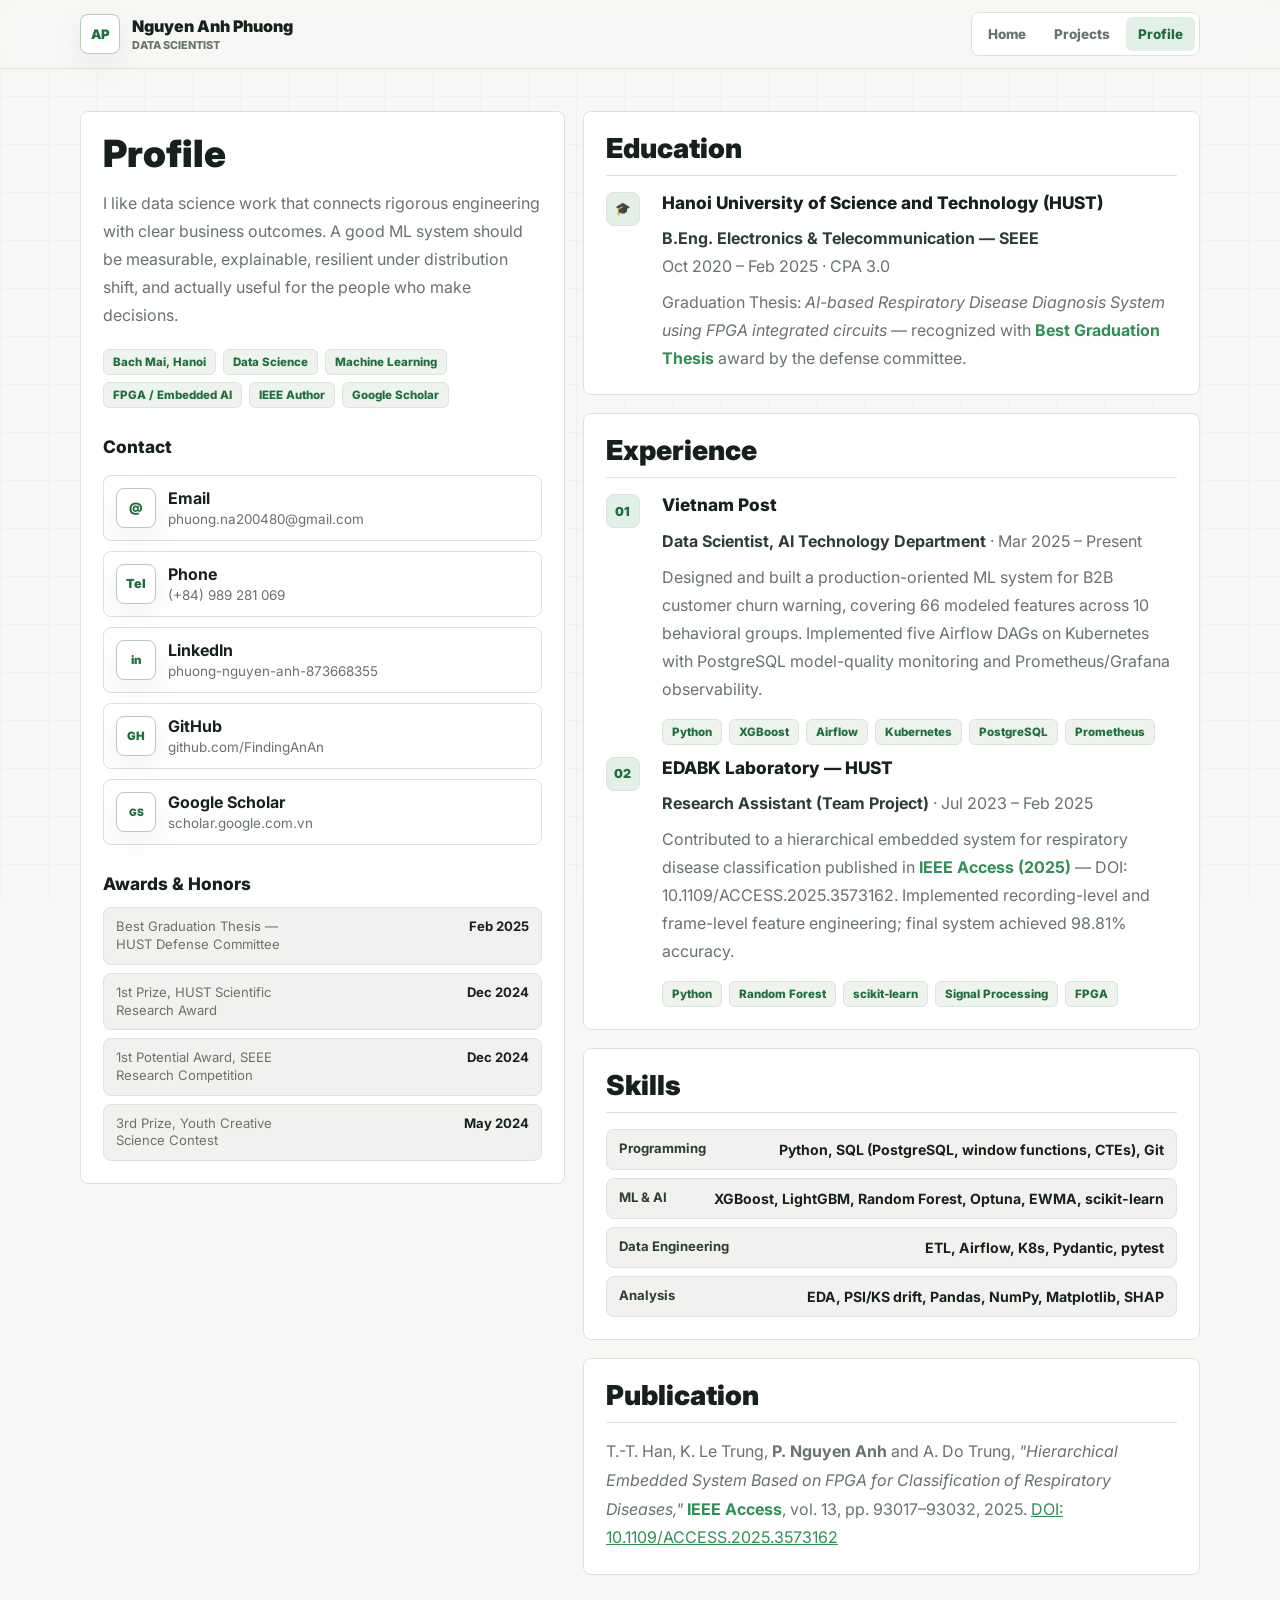
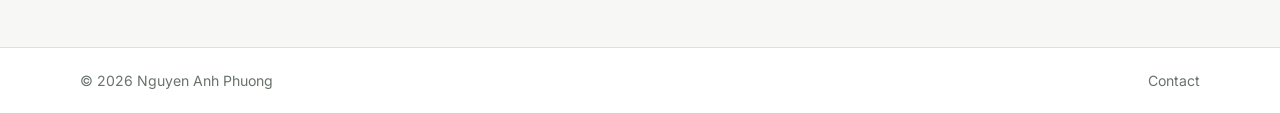
==== commit e6b13741: "change case churn" ====
--- a/about.html
+++ b/about.html
@@ -5,8 +5,8 @@
   <meta charset="UTF-8">
   <meta name="viewport" content="width=device-width, initial-scale=1.0">
   <meta name="description"
-    content="About and contact information for Nguyen Anh Phuong — Data Scientist at Vietnam Post and IEEE Access researcher.">
-  <title>About | Nguyen Anh Phuong</title>
+    content="Professional profile and contact information for Nguyen Anh Phuong — Data Scientist at Vietnam Post and IEEE Access researcher.">
+  <title>Profile | Nguyen Anh Phuong</title>
   <link rel="preconnect" href="https://fonts.googleapis.com">
   <link rel="preconnect" href="https://fonts.gstatic.com" crossorigin>
   <link href="https://fonts.googleapis.com/css2?family=Inter:wght@400;600;700;800;900&display=swap" rel="stylesheet">
@@ -24,7 +24,7 @@
       <nav class="nav" data-nav>
         <a href="index.html">Home</a>
         <a href="projects.html">Projects</a>
-        <a class="active" href="about.html">About</a>
+        <a class="active" href="about.html">Profile</a>
       </nav>
     </div>
   </header>
@@ -123,13 +123,13 @@
                 <p style="margin-top:4px"><strong style="color:var(--soft)">Data Scientist, AI Technology
                     Department</strong> · Mar 2025 – Present</p>
                 <p style="margin-top:8px">
-                  Designed, built, and deployed a production ML pipeline predicting B2B customer churn risk
-                  and significant volume decline covering 70+ engineered features across 10 feature groups.
-                  5-DAG Airflow orchestration on Kubernetes, Prometheus/Grafana observability, 105 unit tests.
+                  Designed and built a production-oriented ML system for B2B customer churn warning,
+                  covering 66 modeled features across 10 behavioral groups. Implemented five Airflow DAGs
+                  on Kubernetes with PostgreSQL model-quality monitoring and Prometheus/Grafana observability.
                 </p>
                 <div class="tag-row"><span class="tag">Python</span><span class="tag">XGBoost</span><span
                     class="tag">Airflow</span><span class="tag">Kubernetes</span><span
-                    class="tag">PostgreSQL</span><span class="tag">Optuna</span></div>
+                    class="tag">PostgreSQL</span><span class="tag">Prometheus</span></div>
               </div>
             </div>
 
--- a/styles.css
+++ b/styles.css
@@ -845,6 +845,117 @@
 }
 .case-body p { max-width: 78ch; }
 .case-body .card > p + p { margin-top: 12px; }
+.section-eyebrow {
+  margin-bottom: 8px;
+  color: var(--green-dark);
+  font-size: .7rem;
+  font-weight: 900;
+  letter-spacing: .12em;
+  text-transform: uppercase;
+}
+.case-callout {
+  margin-top: 18px;
+  padding: 16px 18px;
+  border-left: 4px solid var(--green);
+  background: var(--green-soft);
+  color: var(--muted);
+  line-height: 1.7;
+}
+.case-callout strong {
+  color: var(--text);
+}
+.formula-block {
+  margin: 18px 0;
+  padding: 16px;
+  border: 1px solid var(--line);
+  border-radius: var(--radius);
+  background: var(--surface-muted);
+  color: var(--green-dark);
+  font-family: ui-monospace, SFMono-Regular, Consolas, monospace;
+  font-size: .88rem;
+  font-weight: 700;
+  line-height: 1.7;
+  overflow-x: auto;
+}
+.architecture-grid,
+.feature-grid {
+  display: grid;
+  grid-template-columns: repeat(2, minmax(0, 1fr));
+  gap: 10px;
+}
+.architecture-card,
+.feature-grid > div {
+  padding: 15px;
+  border: 1px solid var(--line);
+  border-radius: var(--radius);
+  background: var(--surface-muted);
+}
+.architecture-card span {
+  display: block;
+  margin-bottom: 8px;
+  color: var(--green-dark);
+  font-size: .7rem;
+  font-weight: 900;
+}
+.architecture-card b,
+.feature-grid b {
+  display: block;
+  margin-bottom: 6px;
+  color: var(--text);
+  font-size: .88rem;
+}
+.architecture-card p,
+.feature-grid span {
+  color: var(--muted);
+  font-size: .8rem;
+  line-height: 1.55;
+}
+.flow-list {
+  display: grid;
+  gap: 9px;
+}
+.flow-list > div {
+  display: grid;
+  grid-template-columns: 34px minmax(0, 1fr);
+  gap: 12px;
+  align-items: start;
+  padding: 13px;
+  border: 1px solid var(--line);
+  border-radius: var(--radius);
+  background: var(--surface-muted);
+}
+.flow-list > div > span {
+  width: 30px;
+  height: 30px;
+  display: grid;
+  place-items: center;
+  border-radius: 6px;
+  background: var(--green-soft);
+  color: var(--green-dark);
+  font-size: .72rem;
+  font-weight: 900;
+}
+.flow-list b {
+  display: block;
+  margin-bottom: 3px;
+  color: var(--text);
+}
+.case-index {
+  display: grid;
+  gap: 7px;
+  margin: 14px 0 0;
+  padding-left: 22px;
+  color: var(--muted);
+  font-size: .82rem;
+  line-height: 1.5;
+}
+.case-index a:hover {
+  color: var(--green-dark);
+}
+.compact-list {
+  margin: 0 !important;
+  padding-left: 18px !important;
+}
 .two-col { display: grid; grid-template-columns: repeat(2, minmax(0, 1fr)); gap: 12px; }
 .kpi-list { display: grid; gap: 8px; }
 .kpi {
@@ -1112,6 +1223,8 @@
   .signal-grid,
   .mini-panels,
   .two-col,
+  .architecture-grid,
+  .feature-grid,
   .metrics,
   .stat-grid {
     grid-template-columns: 1fr;
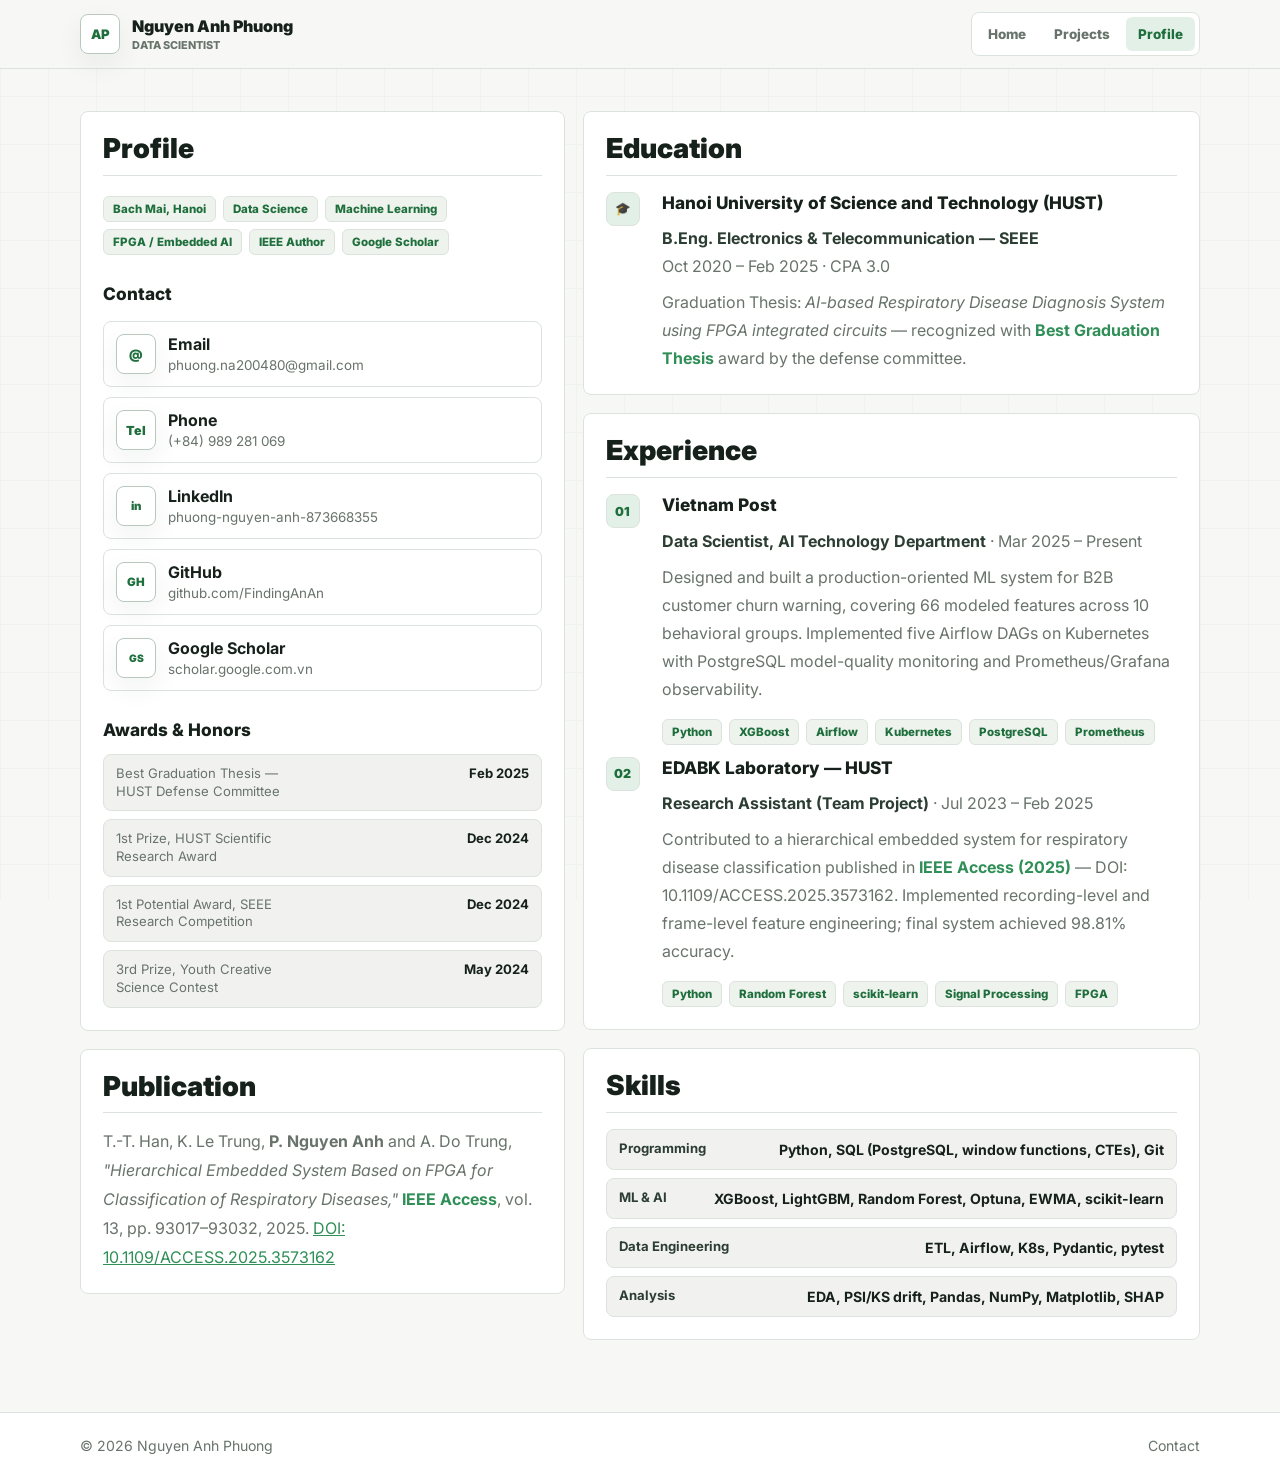
==== commit b9770dc4: "fix profile" ====
--- a/about.html
+++ b/about.html
@@ -31,60 +31,68 @@
 
   <main>
     <section class="container section about-split about-main">
-      <!-- Left: Profile -->
-      <article class="card reveal">
-        <h2>Profile</h2>
-        <p style="margin-top:16px">
-          I like data science work that connects rigorous engineering with clear business outcomes.
-          A good ML system should be measurable, explainable, resilient under distribution shift,
-          and actually useful for the people who make decisions.
-        </p>
-        <div class="tag-row" style="margin-top:20px">
-          <span class="tag">Bach Mai, Hanoi</span>
-          <span class="tag">Data Science</span>
-          <span class="tag">Machine Learning</span>
-          <span class="tag">FPGA / Embedded AI</span>
-          <span class="tag">IEEE Author</span>
-          <span class="tag">Google Scholar</span>
-        </div>
-
-        <div id="contact" style="margin-top:28px">
-          <h3 style="margin-bottom:16px">Contact</h3>
-          <div class="contact-box">
-            <a class="contact-item" href="mailto:phuong.na200480@gmail.com">
-              <span class="logo" style="font-size:.8rem">@</span>
-              <span><strong>Email</strong><span>phuong.na200480@gmail.com</span></span>
-            </a>
-            <a class="contact-item" href="tel:+84989281069">
-              <span class="logo" style="font-size:.78rem">Tel</span>
-              <span><strong>Phone</strong><span>(+84) 989 281 069</span></span>
-            </a>
-            <a class="contact-item" href="https://www.linkedin.com/in/phuong-nguyen-anh-873668355/" target="_blank"
-              rel="noreferrer">
-              <span class="logo" style="font-size:.72rem">in</span>
-              <span><strong>LinkedIn</strong><span>phuong-nguyen-anh-873668355</span></span>
-            </a>
-            <a class="contact-item" href="https://github.com/FindingAnAn" target="_blank" rel="noreferrer">
-              <span class="logo" style="font-size:.72rem">GH</span>
-              <span><strong>GitHub</strong><span>github.com/FindingAnAn</span></span>
-            </a>
-            <a class="contact-item" href="https://scholar.google.com.vn/citations?user=zt-q12kAAAAJ&hl=en" target="_blank" rel="noreferrer">
-              <span class="logo" style="font-size:.64rem">GS</span>
-              <span><strong>Google Scholar</strong><span>scholar.google.com.vn</span></span>
-            </a>
-          </div>
-        </div>
-
-        <div style="margin-top:28px">
-          <h3 style="margin-bottom:12px">Awards &amp; Honors</h3>
-          <div class="kpi-list">
-            <div class="kpi"><span>Best Graduation Thesis — HUST Defense Committee</span><b>Feb 2025</b></div>
-            <div class="kpi"><span>1st Prize, HUST Scientific Research Award</span><b>Dec 2024</b></div>
-            <div class="kpi"><span>1st Potential Award, SEEE Research Competition</span><b>Dec 2024</b></div>
-            <div class="kpi"><span>3rd Prize, Youth Creative Science Contest</span><b>May 2024</b></div>
-          </div>
-        </div>
-      </article>
+      <!-- Left: Profile + Publication -->
+      <div class="case-body">
+        <article class="card reveal">
+          <h2>Profile</h2>
+          <div class="tag-row" style="margin-top:20px">
+            <span class="tag">Bach Mai, Hanoi</span>
+            <span class="tag">Data Science</span>
+            <span class="tag">Machine Learning</span>
+            <span class="tag">FPGA / Embedded AI</span>
+            <span class="tag">IEEE Author</span>
+            <span class="tag">Google Scholar</span>
+          </div>
+
+          <div id="contact" style="margin-top:28px">
+            <h3 style="margin-bottom:16px">Contact</h3>
+            <div class="contact-box">
+              <a class="contact-item" href="mailto:phuong.na200480@gmail.com">
+                <span class="logo" style="font-size:.8rem">@</span>
+                <span><strong>Email</strong><span>phuong.na200480@gmail.com</span></span>
+              </a>
+              <a class="contact-item" href="tel:+84989281069">
+                <span class="logo" style="font-size:.78rem">Tel</span>
+                <span><strong>Phone</strong><span>(+84) 989 281 069</span></span>
+              </a>
+              <a class="contact-item" href="https://www.linkedin.com/in/phuong-nguyen-anh-873668355/" target="_blank"
+                rel="noreferrer">
+                <span class="logo" style="font-size:.72rem">in</span>
+                <span><strong>LinkedIn</strong><span>phuong-nguyen-anh-873668355</span></span>
+              </a>
+              <a class="contact-item" href="https://github.com/FindingAnAn" target="_blank" rel="noreferrer">
+                <span class="logo" style="font-size:.72rem">GH</span>
+                <span><strong>GitHub</strong><span>github.com/FindingAnAn</span></span>
+              </a>
+              <a class="contact-item" href="https://scholar.google.com.vn/citations?user=zt-q12kAAAAJ&hl=en" target="_blank" rel="noreferrer">
+                <span class="logo" style="font-size:.64rem">GS</span>
+                <span><strong>Google Scholar</strong><span>scholar.google.com.vn</span></span>
+              </a>
+            </div>
+          </div>
+
+          <div style="margin-top:28px">
+            <h3 style="margin-bottom:12px">Awards &amp; Honors</h3>
+            <div class="kpi-list">
+              <div class="kpi"><span>Best Graduation Thesis — HUST Defense Committee</span><b>Feb 2025</b></div>
+              <div class="kpi"><span>1st Prize, HUST Scientific Research Award</span><b>Dec 2024</b></div>
+              <div class="kpi"><span>1st Potential Award, SEEE Research Competition</span><b>Dec 2024</b></div>
+              <div class="kpi"><span>3rd Prize, Youth Creative Science Contest</span><b>May 2024</b></div>
+            </div>
+          </div>
+        </article>
+
+        <article class="card reveal">
+          <h2>Publication</h2>
+          <p style="margin-top:14px;line-height:1.8">
+            T.-T. Han, K. Le Trung, <strong>P. Nguyen Anh</strong> and A. Do Trung,
+            <em>"Hierarchical Embedded System Based on FPGA for Classification of Respiratory Diseases,"</em>
+            <strong style="color:var(--green)">IEEE Access</strong>, vol. 13, pp. 93017–93032, 2025.
+            <a href="https://doi.org/10.1109/ACCESS.2025.3573162" target="_blank" rel="noreferrer"
+              style="color:var(--green);text-decoration:underline">DOI: 10.1109/ACCESS.2025.3573162</a>
+          </p>
+        </article>
+      </div>
 
       <!-- Right: Experience + Education + Skills -->
       <div class="case-body">
@@ -178,18 +186,6 @@
           </div>
         </article>
 
-        <!-- Publication -->
-        <article class="card reveal">
-          <h2>Publication</h2>
-          <p style="margin-top:14px;line-height:1.8">
-            T.-T. Han, K. Le Trung, <strong>P. Nguyen Anh</strong> and A. Do Trung,
-            <em>"Hierarchical Embedded System Based on FPGA for Classification of Respiratory Diseases,"</em>
-            <strong style="color:var(--green)">IEEE Access</strong>, vol. 13, pp. 93017–93032, 2025.
-            <a href="https://doi.org/10.1109/ACCESS.2025.3573162" target="_blank" rel="noreferrer"
-              style="color:var(--green);text-decoration:underline">DOI: 10.1109/ACCESS.2025.3573162</a>
-          </p>
-        </article>
-
       </div>
     </section>
   </main>
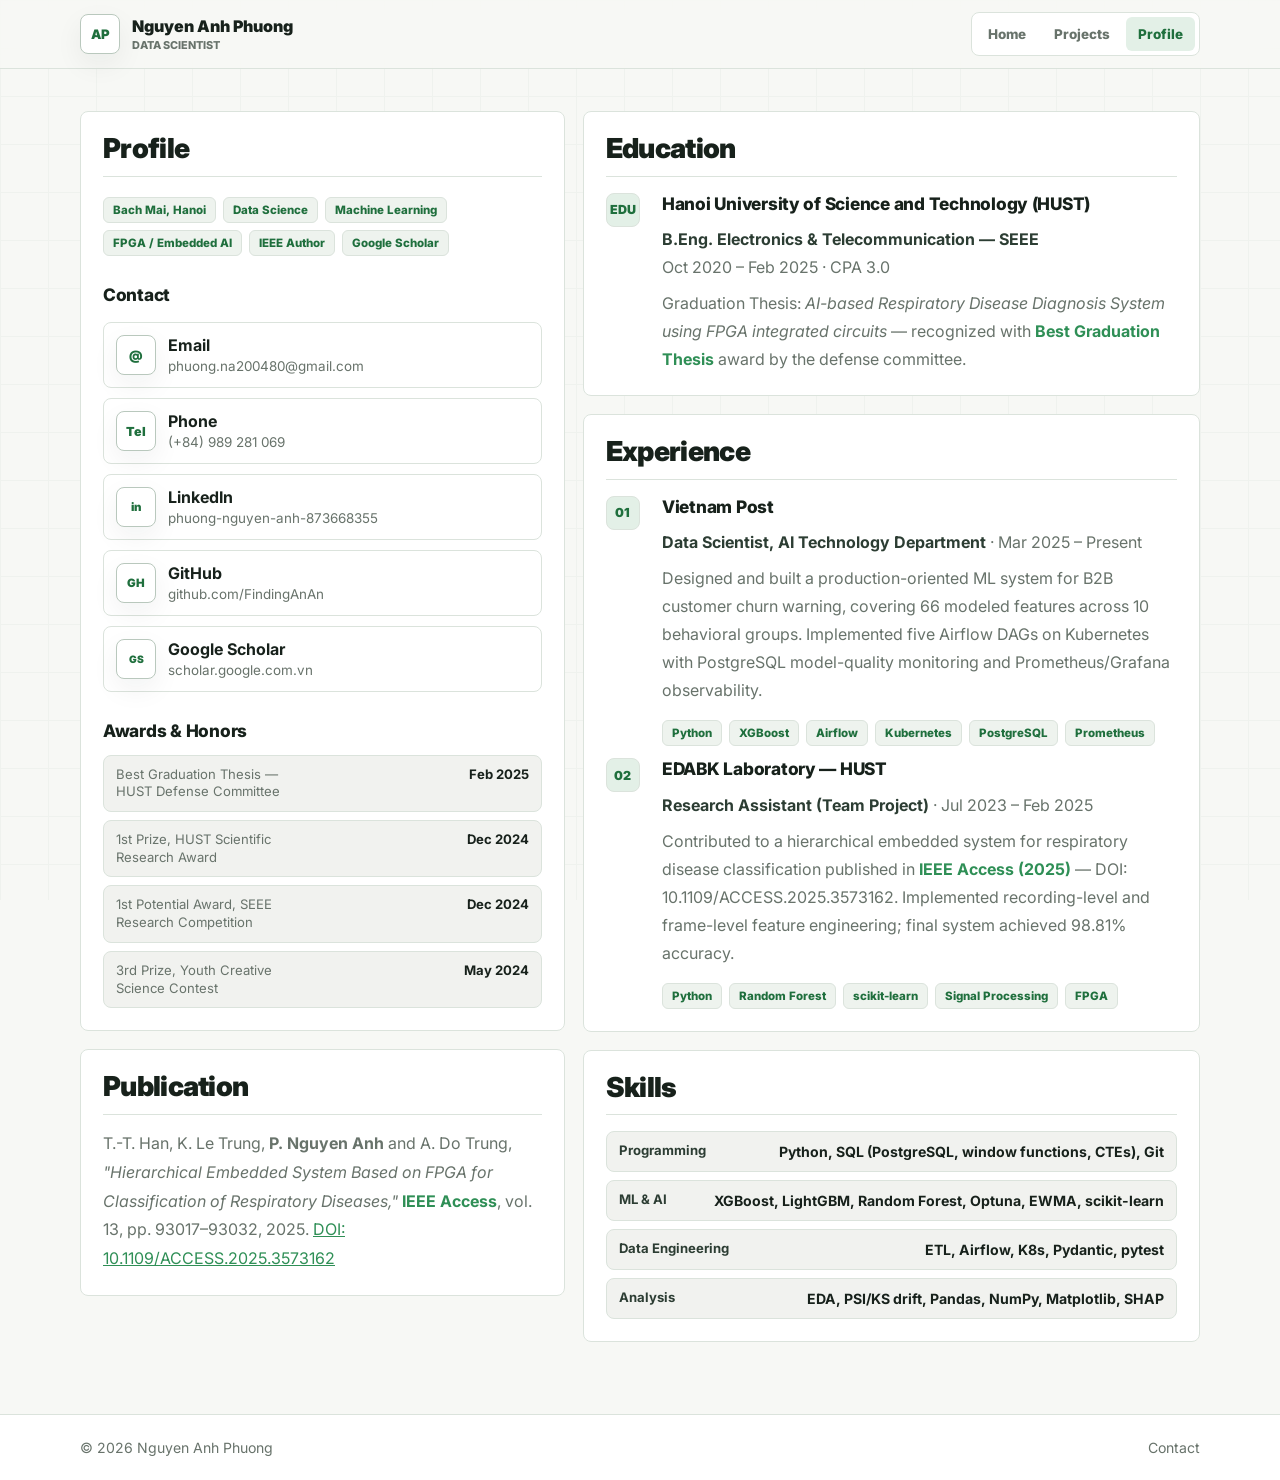
==== commit 2cb267e0: "interface consistency" ====
--- a/about.html
+++ b/about.html
@@ -102,7 +102,7 @@
           <h2>Education</h2>
           <div class="timeline" style="margin-top:16px">
             <div class="timeline-item">
-              <div class="timeline-num">🎓</div>
+              <div class="timeline-num">EDU</div>
               <div>
                 <h3>Hanoi University of Science and Technology (HUST)</h3>
                 <p style="margin-top:4px"><strong style="color:var(--soft)">B.Eng. Electronics &amp; Telecommunication —
--- a/styles.css
+++ b/styles.css
@@ -44,9 +44,9 @@
 img, svg { display: block; max-width: 100%; }
 a { color: inherit; text-decoration: none; }
 p { margin: 0; color: var(--muted); line-height: 1.75; }
-h1, h2, h3, h4 { margin: 0; color: var(--text); letter-spacing: 0; }
-h1 { max-width: 980px; font-size: 4.6rem; line-height: .98; font-weight: 900; }
-h2 { font-size: 2.35rem; line-height: 1.05; font-weight: 900; }
+h1, h2, h3, h4 { margin: 0; color: var(--text); letter-spacing: -.015em; }
+h1 { max-width: 980px; font-size: 4.6rem; line-height: .98; font-weight: 900; letter-spacing: -.035em; }
+h2 { font-size: 2.35rem; line-height: 1.08; font-weight: 900; letter-spacing: -.025em; }
 h3 { font-size: 1.08rem; line-height: 1.3; font-weight: 800; }
 h4 { font-size: .96rem; line-height: 1.35; font-weight: 800; }
 code {
@@ -490,18 +490,74 @@
 }
 
 .project-card { overflow: hidden; }
+.projects-hero {
+  display: grid;
+  grid-template-columns: minmax(0, 1.05fr) minmax(300px, .65fr);
+  gap: 44px;
+  align-items: end;
+  padding: 72px 0 34px;
+  border-bottom: 1px solid var(--line);
+}
+.projects-hero h1 {
+  max-width: 760px;
+  font-size: 3.7rem;
+}
+.projects-hero > p {
+  max-width: 520px;
+  padding-bottom: 4px;
+  font-size: 1rem;
+}
+.projects-overview {
+  display: grid;
+  grid-template-columns: repeat(3, minmax(0, 1fr));
+  margin-top: 20px;
+  overflow: hidden;
+  border: 1px solid var(--line);
+  border-radius: var(--radius);
+  background: var(--surface);
+}
+.projects-overview > div {
+  min-height: 96px;
+  padding: 16px;
+  border-right: 1px solid var(--line);
+}
+.projects-overview > div:last-child { border-right: 0; }
+.projects-overview span,
+.projects-overview b,
+.projects-overview small {
+  display: block;
+}
+.projects-overview span {
+  color: var(--green-dark);
+  font-size: .68rem;
+  font-weight: 900;
+}
+.projects-overview b {
+  margin-top: 8px;
+  color: var(--text);
+  font-size: .92rem;
+}
+.projects-overview small {
+  margin-top: 4px;
+  color: var(--muted);
+  line-height: 1.4;
+}
 .projects-list-section {
-  padding-top: 42px;
+  padding-top: 28px;
 }
 .projects-list {
   display: grid;
-  gap: 18px;
+  gap: 22px;
 }
 .projects-list .project-card {
   display: grid;
-  grid-template-columns: minmax(320px, .82fr) minmax(0, 1.18fr);
+  grid-template-columns: minmax(360px, .9fr) minmax(0, 1.1fr);
   align-items: stretch;
   padding: 0;
+}
+.projects-list .project-card-featured {
+  border-color: var(--green);
+  box-shadow: 0 12px 30px rgba(31, 111, 61, .08);
 }
 .projects-list .project-visual {
   min-height: 100%;
@@ -518,8 +574,13 @@
   font-size: 1.55rem;
   line-height: 1.18;
 }
+.projects-list .project-copy h2 {
+  margin-top: 14px;
+  font-size: 1.75rem;
+  line-height: 1.1;
+}
 .projects-list .project-copy p {
-  min-height: 84px;
+  min-height: 76px;
   margin-top: 14px;
   font-size: 1rem;
   line-height: 1.65;
@@ -540,6 +601,156 @@
 .projects-list .project-actions {
   margin-top: auto;
   padding-top: 18px;
+}
+.project-card-topline {
+  display: flex;
+  justify-content: space-between;
+  gap: 12px;
+  align-items: center;
+}
+.project-type {
+  color: var(--muted);
+  font-size: .7rem;
+  font-weight: 900;
+  letter-spacing: .08em;
+  text-transform: uppercase;
+}
+.project-visual {
+  gap: 18px;
+}
+.project-visual-head span,
+.project-visual-head b {
+  display: block;
+}
+.project-visual-head span {
+  color: var(--green-dark);
+  font-size: .68rem;
+  font-weight: 900;
+  letter-spacing: .1em;
+  text-transform: uppercase;
+}
+.project-visual-head b {
+  margin-top: 7px;
+  color: var(--text);
+  font-size: 1.08rem;
+  line-height: 1.35;
+}
+.project-flow {
+  display: grid;
+  grid-template-columns: 1fr auto 1fr auto 1fr;
+  gap: 7px;
+  align-items: center;
+}
+.project-flow > div,
+.project-layer-stack > div,
+.project-hierarchy > div {
+  padding: 13px;
+  border: 1px solid var(--line);
+  border-radius: var(--radius);
+  background: var(--surface);
+}
+.project-flow span,
+.project-flow b,
+.project-flow small,
+.project-layer-stack span,
+.project-layer-stack b,
+.project-hierarchy span,
+.project-hierarchy b {
+  display: block;
+}
+.project-flow span,
+.project-layer-stack span,
+.project-hierarchy span {
+  color: var(--green-dark);
+  font-size: .66rem;
+  font-weight: 900;
+  text-transform: uppercase;
+}
+.project-flow b,
+.project-layer-stack b,
+.project-hierarchy b {
+  margin-top: 6px;
+  color: var(--text);
+  font-size: .8rem;
+}
+.project-flow small {
+  margin-top: 4px;
+  color: var(--muted);
+  line-height: 1.35;
+}
+.project-flow i {
+  color: var(--green-dark);
+  font-style: normal;
+  font-weight: 900;
+}
+.project-layer-stack {
+  display: grid;
+  gap: 8px;
+}
+.project-layer-stack > div {
+  display: flex;
+  justify-content: space-between;
+  gap: 12px;
+  align-items: center;
+}
+.project-layer-stack b { margin-top: 0; text-align: right; }
+.project-hierarchy {
+  display: grid;
+  grid-template-columns: repeat(2, minmax(0, 1fr));
+  gap: 8px;
+}
+.project-visual-stats {
+  display: grid;
+  grid-template-columns: repeat(3, minmax(0, 1fr));
+  gap: 8px;
+}
+.project-visual-stats > div {
+  padding: 11px;
+  border-top: 1px solid var(--line-strong);
+}
+.project-visual-stats span,
+.project-visual-stats b {
+  display: block;
+}
+.project-visual-stats span {
+  color: var(--muted);
+  font-size: .64rem;
+  font-weight: 900;
+  text-transform: uppercase;
+}
+.project-visual-stats b {
+  margin-top: 5px;
+  color: var(--text);
+  font-size: .86rem;
+}
+.project-sar {
+  display: grid;
+  grid-template-columns: repeat(3, minmax(0, 1fr));
+  gap: 8px;
+  margin-top: 18px;
+}
+.project-sar > div {
+  min-height: 116px;
+  padding: 12px;
+  border: 1px solid var(--line);
+  border-radius: var(--radius);
+  background: var(--surface-muted);
+}
+.project-sar span,
+.project-sar b {
+  display: block;
+}
+.project-sar span {
+  color: var(--green-dark);
+  font-size: .64rem;
+  font-weight: 900;
+  text-transform: uppercase;
+}
+.project-sar b {
+  margin-top: 6px;
+  color: var(--text);
+  font-size: .76rem;
+  line-height: 1.45;
 }
 .project-card .pipeline {
   grid-template-columns: repeat(2, minmax(0, 1fr));
@@ -618,6 +829,18 @@
   display: grid;
   grid-template-columns: repeat(5, minmax(0, 1fr));
   gap: 8px;
+}
+.decision-flow .pipeline {
+  grid-template-columns: repeat(4, minmax(0, 1fr));
+}
+.decision-flow .stat-grid {
+  grid-template-columns: repeat(2, minmax(0, 1fr));
+}
+.gold-flow .pipeline {
+  grid-template-columns: repeat(3, minmax(0, 1fr));
+}
+.gold-flow .stat-grid {
+  grid-template-columns: repeat(2, minmax(0, 1fr));
 }
 .pipeline-step {
   min-height: 112px;
@@ -877,6 +1100,14 @@
   line-height: 1.7;
   overflow-x: auto;
 }
+.formula-centered {
+  display: grid;
+  justify-items: center;
+  text-align: center;
+}
+.formula-centered span {
+  display: block;
+}
 .architecture-grid,
 .feature-grid {
   display: grid;
@@ -955,6 +1186,348 @@
 .compact-list {
   margin: 0 !important;
   padding-left: 18px !important;
+}
+.sar-section {
+  display: grid;
+  gap: 20px;
+}
+.sar-heading {
+  display: grid;
+  grid-template-columns: 54px minmax(0, 1fr);
+  gap: 16px;
+  align-items: center;
+}
+.sar-heading h2 {
+  margin-bottom: 0 !important;
+  padding-bottom: 0 !important;
+  border-bottom: 0 !important;
+}
+.sar-letter {
+  width: 54px;
+  height: 54px;
+  display: grid;
+  place-items: center;
+  border-radius: var(--radius);
+  background: var(--green-dark);
+  color: #fff;
+  font-size: 1.5rem;
+  font-weight: 900;
+}
+.sar-grid,
+.label-grid,
+.result-board {
+  display: grid;
+  grid-template-columns: repeat(2, minmax(0, 1fr));
+  gap: 10px;
+}
+.sar-card,
+.label-card,
+.result-board > div {
+  padding: 16px;
+  border: 1px solid var(--line);
+  border-radius: var(--radius);
+  background: var(--surface-muted);
+}
+.sar-card span,
+.label-card span,
+.result-board span {
+  display: block;
+  color: var(--green-dark);
+  font-size: .68rem;
+  font-weight: 900;
+  letter-spacing: .08em;
+  text-transform: uppercase;
+}
+.sar-card b,
+.label-card b,
+.result-board b {
+  display: block;
+  margin-top: 8px;
+  color: var(--text);
+  line-height: 1.35;
+}
+.sar-card p,
+.label-card small,
+.result-board small {
+  display: block;
+  margin-top: 5px;
+  color: var(--muted);
+  font-size: .78rem;
+  line-height: 1.5;
+}
+.label-rule {
+  display: grid;
+  grid-template-columns: repeat(2, minmax(0, 1fr));
+  overflow: hidden;
+  border: 1px solid var(--line-strong);
+  border-radius: var(--radius);
+}
+.label-rule > div {
+  padding: 18px;
+  background: var(--surface);
+  text-align: center;
+}
+.label-rule > div + div {
+  border-left: 1px solid var(--line-strong);
+}
+.label-rule span {
+  display: block;
+  margin-bottom: 7px;
+  color: var(--green-dark);
+  font-size: .7rem;
+  font-weight: 900;
+  text-transform: uppercase;
+}
+.label-rule b {
+  color: var(--text);
+  font-size: .88rem;
+  line-height: 1.45;
+}
+.block-title {
+  margin-top: 4px;
+  padding-bottom: 9px;
+  border-bottom: 1px solid var(--line);
+  color: var(--green-dark);
+}
+.label-card.confirmed { border-top: 3px solid var(--red); }
+.label-card.pseudo { border-top: 3px solid var(--amber); }
+.label-card.reliable { border-top: 3px solid var(--green); }
+.label-card.uncertain { border-top: 3px solid var(--grey); }
+.governance-flow {
+  display: grid;
+  grid-template-columns: 1fr auto 1fr auto 1fr auto 1fr;
+  gap: 8px;
+  align-items: center;
+}
+.governance-flow > div {
+  min-height: 88px;
+  display: grid;
+  align-content: center;
+  padding: 12px;
+  border: 1px solid var(--line);
+  border-radius: var(--radius);
+  background: var(--surface-muted);
+  text-align: center;
+}
+.governance-flow span {
+  color: var(--green-dark);
+  font-size: .68rem;
+  font-weight: 900;
+  text-transform: uppercase;
+}
+.governance-flow b {
+  margin-top: 6px;
+  color: var(--text);
+  font-size: .82rem;
+}
+.governance-flow i {
+  color: var(--green-dark);
+  font-style: normal;
+  font-weight: 900;
+}
+.result-board {
+  grid-template-columns: repeat(3, minmax(0, 1fr));
+}
+.monitor-stack {
+  display: grid;
+  gap: 10px;
+}
+.monitor-stack > div {
+  padding: 13px;
+  border: 1px solid var(--line);
+  border-radius: var(--radius);
+  background: var(--surface-muted);
+}
+.monitor-stack b,
+.monitor-stack span {
+  display: block;
+}
+.monitor-stack b {
+  color: var(--text);
+  font-size: .84rem;
+}
+.monitor-stack span {
+  margin-top: 4px;
+  color: var(--muted);
+  font-size: .76rem;
+  line-height: 1.45;
+}
+.ownership-grid {
+  display: flex;
+  flex-wrap: wrap;
+  gap: 7px;
+}
+.ownership-grid span {
+  padding: 8px 10px;
+  border: 1px solid var(--line);
+  border-radius: 6px;
+  background: var(--green-soft);
+  color: var(--green-dark);
+  font-size: .74rem;
+  font-weight: 800;
+}
+.source-grid {
+  display: grid;
+  grid-template-columns: repeat(2, minmax(0, 1fr));
+  gap: 10px;
+}
+.source-grid > div {
+  padding: 16px;
+  border: 1px solid var(--line);
+  border-radius: var(--radius);
+  background: var(--surface-muted);
+}
+.source-grid span,
+.source-grid b {
+  display: block;
+}
+.source-grid span {
+  color: var(--green-dark);
+  font-size: .7rem;
+  font-weight: 900;
+  text-transform: uppercase;
+}
+.source-grid b {
+  margin-top: 7px;
+  color: var(--text);
+  font-size: .84rem;
+  line-height: 1.45;
+}
+.layer-flow {
+  display: grid;
+  grid-template-columns: 1fr auto 1fr auto 1fr;
+  gap: 10px;
+  align-items: center;
+}
+.layer-flow > div {
+  min-height: 108px;
+  display: grid;
+  align-content: center;
+  padding: 15px;
+  border: 1px solid var(--line);
+  border-radius: var(--radius);
+  background: var(--surface-muted);
+  text-align: center;
+}
+.layer-flow span,
+.layer-flow b,
+.layer-flow small {
+  display: block;
+}
+.layer-flow span {
+  color: var(--green-dark);
+  font-size: .68rem;
+  font-weight: 900;
+  text-transform: uppercase;
+}
+.layer-flow b {
+  margin-top: 7px;
+  color: var(--text);
+  font-size: .86rem;
+}
+.layer-flow small {
+  margin-top: 5px;
+  color: var(--muted);
+  line-height: 1.4;
+}
+.layer-flow i {
+  color: var(--green-dark);
+  font-style: normal;
+  font-weight: 900;
+}
+.anti-leakage-board {
+  display: grid;
+  grid-template-columns: repeat(2, minmax(0, 1fr));
+  gap: 10px;
+}
+.anti-leakage-board > div {
+  padding: 16px;
+  border: 1px solid var(--line-strong);
+  border-left: 4px solid var(--green);
+  border-radius: var(--radius);
+  background: var(--green-soft);
+}
+.anti-leakage-board span,
+.anti-leakage-board b {
+  display: block;
+}
+.anti-leakage-board span {
+  color: var(--green-dark);
+  font-size: .68rem;
+  font-weight: 900;
+  text-transform: uppercase;
+}
+.anti-leakage-board b {
+  margin-top: 7px;
+  color: var(--text);
+  font-size: .82rem;
+  line-height: 1.5;
+}
+.model-family-grid {
+  display: grid;
+  grid-template-columns: repeat(5, minmax(0, 1fr));
+  gap: 8px;
+}
+.model-family-grid span {
+  min-height: 50px;
+  display: grid;
+  place-items: center;
+  padding: 10px;
+  border: 1px solid var(--line);
+  border-radius: var(--radius);
+  background: var(--surface-muted);
+  color: var(--text);
+  font-size: .78rem;
+  font-weight: 800;
+  text-align: center;
+}
+.research-flow .pipeline {
+  grid-template-columns: repeat(3, minmax(0, 1fr));
+}
+.research-flow .stat-grid {
+  grid-template-columns: repeat(2, minmax(0, 1fr));
+}
+.research-hierarchy {
+  display: grid;
+  grid-template-columns: 1fr auto 1fr auto 1fr auto 1fr;
+  gap: 8px;
+  align-items: center;
+}
+.research-hierarchy > div {
+  min-height: 104px;
+  display: grid;
+  align-content: center;
+  padding: 13px;
+  border: 1px solid var(--line);
+  border-radius: var(--radius);
+  background: var(--surface-muted);
+  text-align: center;
+}
+.research-hierarchy span,
+.research-hierarchy b,
+.research-hierarchy small {
+  display: block;
+}
+.research-hierarchy span {
+  color: var(--green-dark);
+  font-size: .68rem;
+  font-weight: 900;
+  text-transform: uppercase;
+}
+.research-hierarchy b {
+  margin-top: 6px;
+  color: var(--text);
+  font-size: .82rem;
+}
+.research-hierarchy small {
+  margin-top: 5px;
+  color: var(--muted);
+  line-height: 1.4;
+}
+.research-hierarchy i {
+  color: var(--green-dark);
+  font-style: normal;
+  font-weight: 900;
 }
 .two-col { display: grid; grid-template-columns: repeat(2, minmax(0, 1fr)); gap: 12px; }
 .kpi-list { display: grid; gap: 8px; }
@@ -987,7 +1560,12 @@
   word-break: normal;
 }
 .timeline { display: grid; gap: 12px; }
-.timeline-item { display: grid; grid-template-columns: 44px 1fr; gap: 12px; }
+.timeline-item {
+  display: grid;
+  grid-template-columns: 44px minmax(0, 1fr);
+  gap: 12px;
+}
+.timeline-item > div { min-width: 0; }
 
 .about-split {
   display: grid;
@@ -1132,8 +1710,6 @@
   font-weight: 800;
 }
 .tl-month-block.hidden { display: none; }
-main > section.container.section[style="padding-top:0"] { display: none; }
-
 .footer {
   border-top: 1px solid var(--line);
   padding: 24px 0;
@@ -1167,6 +1743,8 @@
   .about-split {
     grid-template-columns: 1fr;
   }
+  .projects-hero { grid-template-columns: 1fr; gap: 18px; }
+  .projects-hero h1 { font-size: 3rem; }
   .section-top { grid-template-columns: 1fr; }
   .home-hero .intro-panel { margin-top: 0; }
   .profile-card { grid-template-columns: 170px minmax(0, 1fr); }
@@ -1183,9 +1761,24 @@
   .projects-list .tag-row {
     min-height: auto;
   }
+  .project-sar { grid-template-columns: 1fr; }
+  .project-sar > div { min-height: auto; }
   .side-panel { position: static; }
   .pipeline { grid-template-columns: 1fr; }
   .stat-grid { grid-template-columns: repeat(2, 1fr); }
+  .decision-flow .pipeline { grid-template-columns: repeat(2, minmax(0, 1fr)); }
+  .gold-flow .pipeline { grid-template-columns: repeat(2, minmax(0, 1fr)); }
+  .research-flow .pipeline { grid-template-columns: repeat(2, minmax(0, 1fr)); }
+  .governance-flow {
+    grid-template-columns: repeat(2, minmax(0, 1fr));
+  }
+  .governance-flow i { display: none; }
+  .result-board { grid-template-columns: repeat(2, minmax(0, 1fr)); }
+  .model-family-grid { grid-template-columns: repeat(3, minmax(0, 1fr)); }
+  .research-hierarchy {
+    grid-template-columns: repeat(2, minmax(0, 1fr));
+  }
+  .research-hierarchy i { display: none; }
 }
 
 @media (max-width: 760px) {
@@ -1213,6 +1806,15 @@
     padding: 38px 0 52px;
   }
   .home-hero { padding: 32px 0 22px; }
+  .projects-hero { padding: 42px 0 26px; }
+  .projects-hero h1 { font-size: 2.45rem; }
+  .projects-overview { grid-template-columns: 1fr; }
+  .projects-overview > div {
+    min-height: auto;
+    border-right: 0;
+    border-bottom: 1px solid var(--line);
+  }
+  .projects-overview > div:last-child { border-bottom: 0; }
   .profile-card { grid-template-columns: 1fr; }
   .profile-card h1 { font-size: 2.35rem; }
   .profile-photo { width: min(240px, 72vw); }
@@ -1230,6 +1832,42 @@
     grid-template-columns: 1fr;
   }
   .project-card .pipeline { grid-template-columns: 1fr; }
+  .project-flow { grid-template-columns: 1fr; }
+  .project-flow i { display: none; }
+  .project-card-topline {
+    align-items: flex-start;
+    flex-direction: column;
+  }
+  .decision-flow .pipeline,
+  .decision-flow .stat-grid,
+  .gold-flow .pipeline,
+  .gold-flow .stat-grid,
+  .research-flow .pipeline,
+  .research-flow .stat-grid,
+  .sar-grid,
+  .label-grid,
+  .label-rule,
+  .governance-flow,
+  .result-board,
+  .source-grid,
+  .layer-flow,
+  .anti-leakage-board,
+  .model-family-grid,
+  .research-hierarchy { grid-template-columns: 1fr; }
+  .layer-flow i { display: none; }
+  .label-rule > div + div {
+    border-top: 1px solid var(--line-strong);
+    border-left: 0;
+  }
+  .sar-heading {
+    grid-template-columns: 44px minmax(0, 1fr);
+    gap: 12px;
+  }
+  .sar-letter {
+    width: 44px;
+    height: 44px;
+    font-size: 1.2rem;
+  }
   .signal-cell {
     border-right: 0;
     border-bottom: 1px solid var(--line);
@@ -1239,6 +1877,16 @@
   .case-layout > .case-body > article.card,
   .card { padding: 18px; }
   .case-body .card h2 { font-size: 1.42rem; }
+  .about-main .kpi {
+    flex-direction: column;
+    gap: 5px;
+  }
+  .about-main .kpi span {
+    max-width: none;
+  }
+  .about-main .kpi b {
+    text-align: left;
+  }
   .bar-row { grid-template-columns: 92px 1fr 40px; }
   .mock-table { display: block; overflow-x: auto; white-space: nowrap; }
   .tl-month-block { grid-template-columns: 48px 1fr; gap: 12px; }
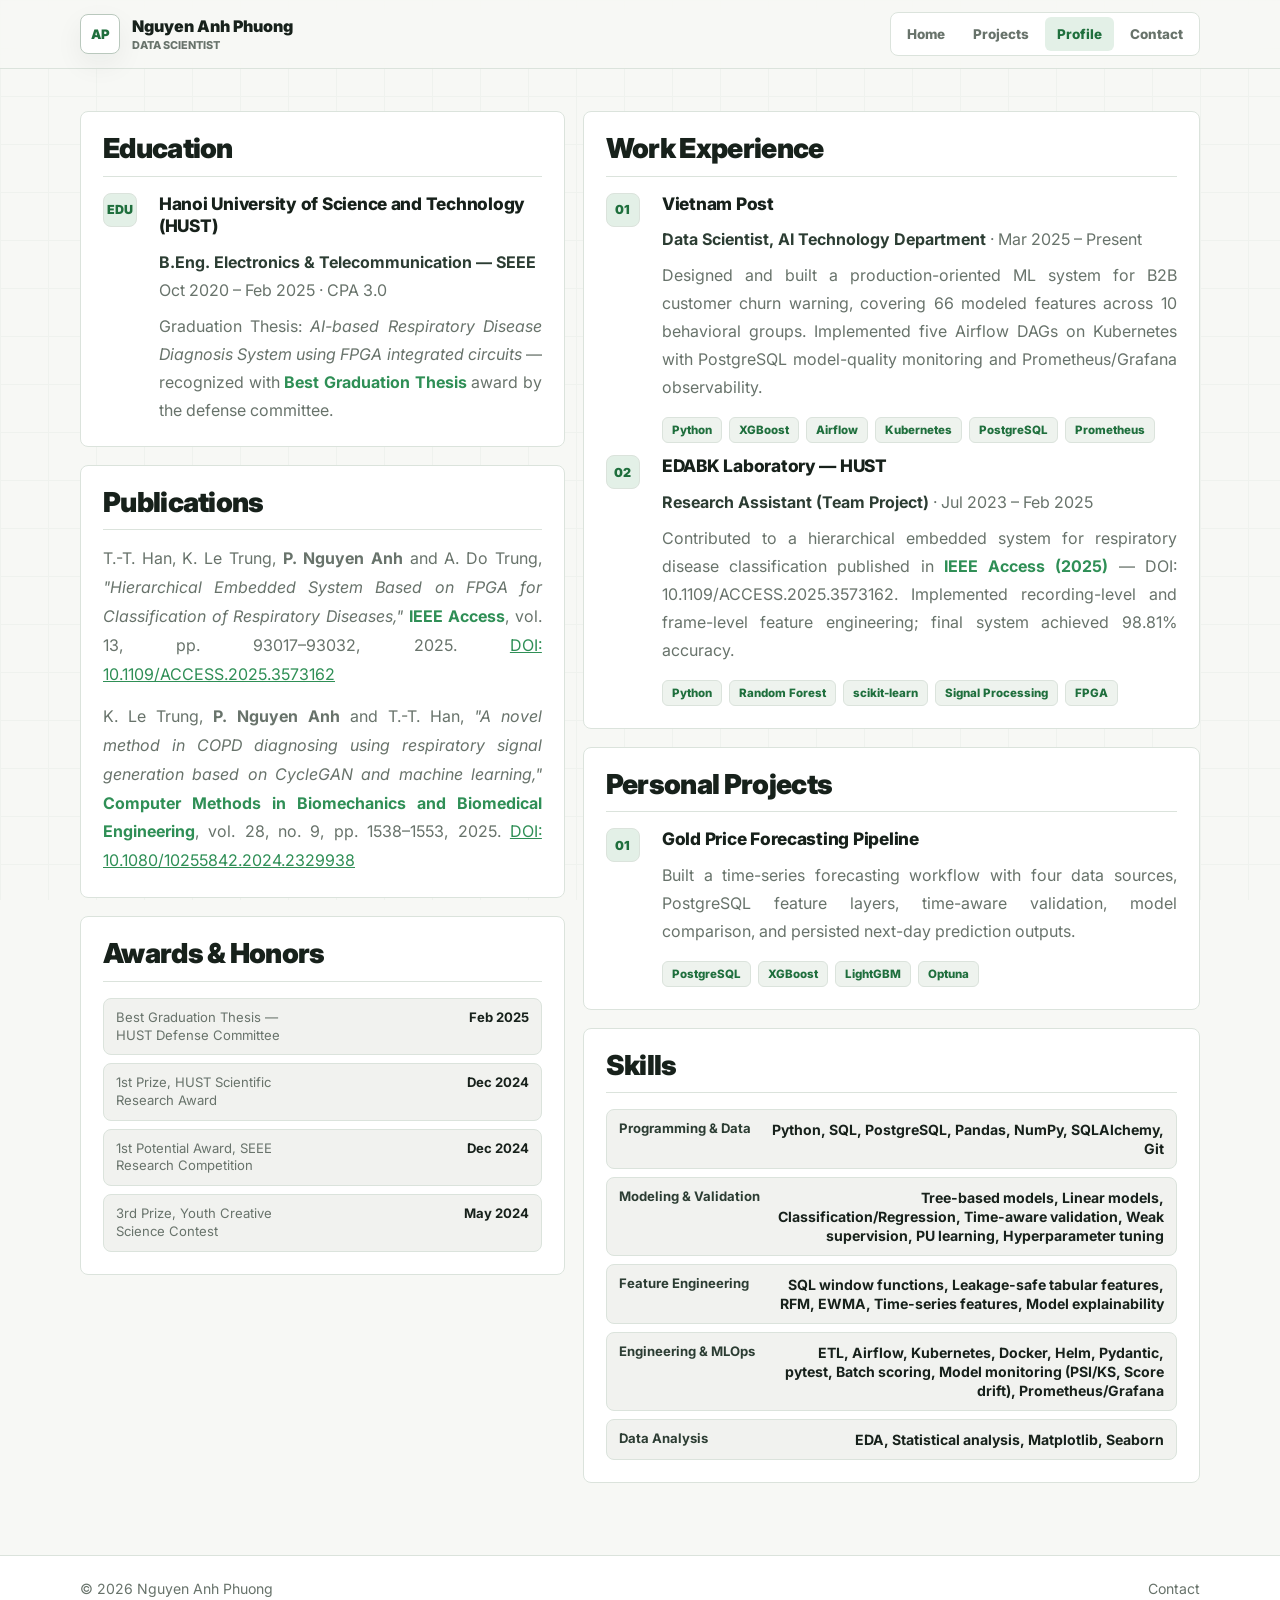
==== commit ebdc536c: "add contact" ====
--- a/about.html
+++ b/about.html
@@ -10,7 +10,7 @@
   <link rel="preconnect" href="https://fonts.googleapis.com">
   <link rel="preconnect" href="https://fonts.gstatic.com" crossorigin>
   <link href="https://fonts.googleapis.com/css2?family=Inter:wght@400;600;700;800;900&display=swap" rel="stylesheet">
-  <link rel="stylesheet" href="styles.css">
+  <link rel="stylesheet" href="styles.css?v=20260615-1">
 </head>
 
 <body>
@@ -25,79 +25,14 @@
         <a href="index.html">Home</a>
         <a href="projects.html">Projects</a>
         <a class="active" href="about.html">Profile</a>
+        <a href="contact.html">Contact</a>
       </nav>
     </div>
   </header>
 
   <main>
     <section class="container section about-split about-main">
-      <!-- Left: Profile + Publication -->
       <div class="case-body">
-        <article class="card reveal">
-          <h2>Profile</h2>
-          <div class="tag-row" style="margin-top:20px">
-            <span class="tag">Bach Mai, Hanoi</span>
-            <span class="tag">Data Science</span>
-            <span class="tag">Machine Learning</span>
-            <span class="tag">FPGA / Embedded AI</span>
-            <span class="tag">IEEE Author</span>
-            <span class="tag">Google Scholar</span>
-          </div>
-
-          <div id="contact" style="margin-top:28px">
-            <h3 style="margin-bottom:16px">Contact</h3>
-            <div class="contact-box">
-              <a class="contact-item" href="mailto:phuong.na200480@gmail.com">
-                <span class="logo" style="font-size:.8rem">@</span>
-                <span><strong>Email</strong><span>phuong.na200480@gmail.com</span></span>
-              </a>
-              <a class="contact-item" href="tel:+84989281069">
-                <span class="logo" style="font-size:.78rem">Tel</span>
-                <span><strong>Phone</strong><span>(+84) 989 281 069</span></span>
-              </a>
-              <a class="contact-item" href="https://www.linkedin.com/in/phuong-nguyen-anh-873668355/" target="_blank"
-                rel="noreferrer">
-                <span class="logo" style="font-size:.72rem">in</span>
-                <span><strong>LinkedIn</strong><span>phuong-nguyen-anh-873668355</span></span>
-              </a>
-              <a class="contact-item" href="https://github.com/FindingAnAn" target="_blank" rel="noreferrer">
-                <span class="logo" style="font-size:.72rem">GH</span>
-                <span><strong>GitHub</strong><span>github.com/FindingAnAn</span></span>
-              </a>
-              <a class="contact-item" href="https://scholar.google.com.vn/citations?user=zt-q12kAAAAJ&hl=en" target="_blank" rel="noreferrer">
-                <span class="logo" style="font-size:.64rem">GS</span>
-                <span><strong>Google Scholar</strong><span>scholar.google.com.vn</span></span>
-              </a>
-            </div>
-          </div>
-
-          <div style="margin-top:28px">
-            <h3 style="margin-bottom:12px">Awards &amp; Honors</h3>
-            <div class="kpi-list">
-              <div class="kpi"><span>Best Graduation Thesis — HUST Defense Committee</span><b>Feb 2025</b></div>
-              <div class="kpi"><span>1st Prize, HUST Scientific Research Award</span><b>Dec 2024</b></div>
-              <div class="kpi"><span>1st Potential Award, SEEE Research Competition</span><b>Dec 2024</b></div>
-              <div class="kpi"><span>3rd Prize, Youth Creative Science Contest</span><b>May 2024</b></div>
-            </div>
-          </div>
-        </article>
-
-        <article class="card reveal">
-          <h2>Publication</h2>
-          <p style="margin-top:14px;line-height:1.8">
-            T.-T. Han, K. Le Trung, <strong>P. Nguyen Anh</strong> and A. Do Trung,
-            <em>"Hierarchical Embedded System Based on FPGA for Classification of Respiratory Diseases,"</em>
-            <strong style="color:var(--green)">IEEE Access</strong>, vol. 13, pp. 93017–93032, 2025.
-            <a href="https://doi.org/10.1109/ACCESS.2025.3573162" target="_blank" rel="noreferrer"
-              style="color:var(--green);text-decoration:underline">DOI: 10.1109/ACCESS.2025.3573162</a>
-          </p>
-        </article>
-      </div>
-
-      <!-- Right: Experience + Education + Skills -->
-      <div class="case-body">
-
-        <!-- Education -->
         <article class="card reveal">
           <h2>Education</h2>
           <div class="timeline" style="margin-top:16px">
@@ -119,11 +54,40 @@
           </div>
         </article>
 
-        <!-- Experience -->
         <article class="card reveal">
-          <h2>Experience</h2>
+          <h2>Publications</h2>
+          <p style="margin-top:14px;line-height:1.8">
+            T.-T. Han, K. Le Trung, <strong>P. Nguyen Anh</strong> and A. Do Trung,
+            <em>"Hierarchical Embedded System Based on FPGA for Classification of Respiratory Diseases,"</em>
+            <strong style="color:var(--green)">IEEE Access</strong>, vol. 13, pp. 93017–93032, 2025.
+            <a href="https://doi.org/10.1109/ACCESS.2025.3573162" target="_blank" rel="noreferrer"
+              style="color:var(--green);text-decoration:underline">DOI: 10.1109/ACCESS.2025.3573162</a>
+          </p>
+          <p style="margin-top:14px;line-height:1.8">
+            K. Le Trung, <strong>P. Nguyen Anh</strong> and T.-T. Han,
+            <em>"A novel method in COPD diagnosing using respiratory signal generation based on CycleGAN and machine learning,"</em>
+            <strong style="color:var(--green)">Computer Methods in Biomechanics and Biomedical Engineering</strong>,
+            vol. 28, no. 9, pp. 1538–1553, 2025.
+            <a href="https://doi.org/10.1080/10255842.2024.2329938" target="_blank" rel="noreferrer"
+              style="color:var(--green);text-decoration:underline">DOI: 10.1080/10255842.2024.2329938</a>
+          </p>
+        </article>
+
+        <article class="card reveal">
+          <h2>Awards &amp; Honors</h2>
+          <div class="kpi-list" style="margin-top:16px">
+            <div class="kpi"><span>Best Graduation Thesis — HUST Defense Committee</span><b>Feb 2025</b></div>
+            <div class="kpi"><span>1st Prize, HUST Scientific Research Award</span><b>Dec 2024</b></div>
+            <div class="kpi"><span>1st Potential Award, SEEE Research Competition</span><b>Dec 2024</b></div>
+            <div class="kpi"><span>3rd Prize, Youth Creative Science Contest</span><b>May 2024</b></div>
+          </div>
+        </article>
+      </div>
+
+      <div class="case-body">
+        <article class="card reveal">
+          <h2>Work Experience</h2>
           <div class="timeline" style="margin-top:16px">
-
             <div class="timeline-item">
               <div class="timeline-num">01</div>
               <div>
@@ -158,34 +122,55 @@
                     class="tag">FPGA</span></div>
               </div>
             </div>
-
           </div>
         </article>
 
-        <!-- Skills -->
+        <article class="card reveal">
+          <h2>Personal Projects</h2>
+          <div class="timeline" style="margin-top:16px">
+            <div class="timeline-item">
+              <div class="timeline-num">01</div>
+              <div>
+                <h3>Gold Price Forecasting Pipeline</h3>
+                <p style="margin-top:8px">
+                  Built a time-series forecasting workflow with four data sources, PostgreSQL feature layers,
+                  time-aware validation, model comparison, and persisted next-day prediction outputs.
+                </p>
+                <div class="tag-row"><span class="tag">PostgreSQL</span><span class="tag">XGBoost</span><span
+                    class="tag">LightGBM</span><span class="tag">Optuna</span></div>
+              </div>
+            </div>
+          </div>
+        </article>
+
         <article class="card reveal">
           <h2>Skills</h2>
           <div class="kpi-list" style="margin-top:16px">
             <div class="kpi">
-              <span><strong style="color:var(--soft)">Programming</strong></span>
-              <b style="font-weight:700;font-size:.88rem">Python, SQL (PostgreSQL, window functions, CTEs), Git</b>
+              <span><strong style="color:var(--soft)">Programming &amp; Data</strong></span>
+              <b style="font-weight:700;font-size:.88rem">Python, SQL, PostgreSQL, Pandas, NumPy, SQLAlchemy, Git</b>
             </div>
             <div class="kpi">
-              <span><strong style="color:var(--soft)">ML &amp; AI</strong></span>
-              <b style="font-weight:700;font-size:.88rem">XGBoost, LightGBM, Random Forest, Optuna, EWMA,
-                scikit-learn</b>
+              <span><strong style="color:var(--soft)">Modeling &amp; Validation</strong></span>
+              <b style="font-weight:700;font-size:.88rem">Tree-based models, Linear models, Classification/Regression,
+                Time-aware validation, Weak supervision, PU learning, Hyperparameter tuning</b>
             </div>
             <div class="kpi">
-              <span><strong style="color:var(--soft)">Data Engineering</strong></span>
-              <b style="font-weight:700;font-size:.88rem">ETL, Airflow, K8s, Pydantic, pytest</b>
+              <span><strong style="color:var(--soft)">Feature Engineering</strong></span>
+              <b style="font-weight:700;font-size:.88rem">SQL window functions, Leakage-safe tabular features, RFM, EWMA,
+                Time-series features, Model explainability</b>
             </div>
             <div class="kpi">
-              <span><strong style="color:var(--soft)">Analysis</strong></span>
-              <b style="font-weight:700;font-size:.88rem">EDA, PSI/KS drift, Pandas, NumPy, Matplotlib, SHAP</b>
+              <span><strong style="color:var(--soft)">Engineering &amp; MLOps</strong></span>
+              <b style="font-weight:700;font-size:.88rem">ETL, Airflow, Kubernetes, Docker, Helm, Pydantic, pytest,
+                Batch scoring, Model monitoring (PSI/KS, Score drift), Prometheus/Grafana</b>
+            </div>
+            <div class="kpi">
+              <span><strong style="color:var(--soft)">Data Analysis</strong></span>
+              <b style="font-weight:700;font-size:.88rem">EDA, Statistical analysis, Matplotlib, Seaborn</b>
             </div>
           </div>
         </article>
-
       </div>
     </section>
   </main>
@@ -193,7 +178,7 @@
   <footer class="footer">
     <div class="container">
       <span>© <span data-year></span> Nguyen Anh Phuong</span>
-      <a href="about.html#contact">Contact</a>
+      <a href="contact.html">Contact</a>
     </div>
   </footer>
   <script src="script.js"></script>
--- a/styles.css
+++ b/styles.css
@@ -27,6 +27,9 @@
   color: var(--text);
   background: var(--bg);
   font-family: Inter, system-ui, -apple-system, BlinkMacSystemFont, "Segoe UI", sans-serif;
+  hyphens: none;
+  overflow-wrap: normal;
+  word-break: normal;
 }
 
 body::before {
@@ -43,7 +46,17 @@
 
 img, svg { display: block; max-width: 100%; }
 a { color: inherit; text-decoration: none; }
-p { margin: 0; color: var(--muted); line-height: 1.75; }
+p {
+  margin: 0;
+  color: var(--muted);
+  line-height: 1.75;
+  text-align: justify;
+  text-align-last: left;
+  text-justify: inter-word;
+  hyphens: none;
+  overflow-wrap: normal;
+  word-break: normal;
+}
 h1, h2, h3, h4 { margin: 0; color: var(--text); letter-spacing: -.015em; }
 h1 { max-width: 980px; font-size: 4.6rem; line-height: .98; font-weight: 900; letter-spacing: -.035em; }
 h2 { font-size: 2.35rem; line-height: 1.08; font-weight: 900; letter-spacing: -.025em; }
@@ -247,7 +260,42 @@
   line-height: 1.75;
 }
 
-.profile-points li { margin: 4px 0; }
+.profile-points li {
+  margin: 4px 0;
+  text-align: justify;
+  text-align-last: left;
+  text-justify: inter-word;
+}
+
+.home-summary-grid {
+  grid-column: 1 / -1;
+  display: grid;
+  grid-template-columns: repeat(2, minmax(0, 1fr));
+  gap: 18px;
+  width: 100%;
+}
+
+.home-summary-card {
+  min-height: 168px;
+  padding: 20px;
+  border: 1px solid var(--line);
+  border-radius: var(--radius);
+  background: var(--surface);
+  box-shadow: var(--shadow);
+}
+
+.home-summary-card h2 {
+  color: var(--text);
+  font-size: 1rem;
+  line-height: 1.25;
+}
+
+.home-summary-card p {
+  margin-top: 10px;
+  color: var(--muted);
+  font-size: .88rem;
+  line-height: 1.7;
+}
 
 .kicker {
   margin-bottom: 14px;
@@ -1036,7 +1084,7 @@
 .case-layout .chart-card,
 .case-layout .pipeline-step {
   min-width: 0;
-  overflow-wrap: break-word;
+  overflow-wrap: normal;
   word-break: normal;
 }
 .case-layout .pipeline {
@@ -1556,7 +1604,7 @@
   font-size: .82rem;
   line-height: 1.35;
   text-align: right;
-  overflow-wrap: break-word;
+  overflow-wrap: normal;
   word-break: normal;
 }
 .timeline { display: grid; gap: 12px; }
@@ -1576,7 +1624,50 @@
 .about-main {
   padding-top: 42px;
 }
+.contact-hero {
+  display: grid;
+  grid-template-columns: minmax(0, 1.05fr) minmax(360px, .95fr);
+  gap: 42px;
+  align-items: start;
+  padding: 58px 0 42px;
+  border-bottom: 1px solid var(--line);
+}
+.contact-hero h1 {
+  font-size: 3.9rem;
+  line-height: 1;
+}
+.contact-icon-grid {
+  display: grid;
+  grid-template-columns: repeat(2, minmax(0, 1fr));
+  gap: 10px;
+  margin-top: 28px;
+}
+.contact-icon-grid .contact-item {
+  min-height: 58px;
+  padding: 9px 10px;
+}
+.contact-icon-grid .contact-icon {
+  width: 34px;
+  height: 34px;
+  font-size: .68rem;
+}
+.contact-icon-grid .contact-icon svg {
+  width: 16px;
+  height: 16px;
+}
+.contact-hero .form {
+  align-self: start;
+}
 .contact-box { display: grid; gap: 10px; }
+.contact-icon-row {
+  grid-column: 1 / -1;
+  display: grid;
+  grid-template-columns: repeat(5, minmax(128px, 1fr));
+  gap: 10px;
+  margin-top: 28px;
+  overflow-x: auto;
+  padding-bottom: 4px;
+}
 .contact-item {
   display: grid;
   grid-template-columns: 40px 1fr;
@@ -1589,7 +1680,40 @@
 }
 .contact-item:hover { border-color: var(--green); background: var(--green-soft); }
 .contact-item strong { display: block; color: var(--text); }
-.contact-item span span { color: var(--muted); font-size: .84rem; overflow-wrap: anywhere; }
+.contact-item span span {
+  color: var(--muted);
+  font-size: .84rem;
+  overflow-wrap: normal;
+  word-break: normal;
+}
+.contact-icon {
+  width: 40px;
+  height: 40px;
+  display: grid;
+  place-items: center;
+  border: 1px solid var(--line-strong);
+  border-radius: var(--radius);
+  background: var(--surface-muted);
+  color: var(--green-dark);
+  font-size: .78rem;
+  font-weight: 900;
+}
+.contact-icon svg {
+  width: 19px;
+  height: 19px;
+  stroke: currentColor;
+  fill: none;
+  stroke-width: 2;
+  stroke-linecap: round;
+  stroke-linejoin: round;
+}
+.contact-form-section {
+  padding-top: 36px;
+}
+.contact-form-section .form {
+  max-width: 680px;
+  margin-inline: auto;
+}
 .form { display: grid; gap: 12px; }
 .form label {
   display: grid;
@@ -1740,11 +1864,13 @@
   .grid-2,
   .projects-list .project-card,
   .case-layout,
-  .about-split {
+  .about-split,
+  .contact-hero {
     grid-template-columns: 1fr;
   }
   .projects-hero { grid-template-columns: 1fr; gap: 18px; }
-  .projects-hero h1 { font-size: 3rem; }
+  .projects-hero h1,
+  .contact-hero h1 { font-size: 3rem; }
   .section-top { grid-template-columns: 1fr; }
   .home-hero .intro-panel { margin-top: 0; }
   .profile-card { grid-template-columns: 170px minmax(0, 1fr); }
@@ -1785,7 +1911,8 @@
   .container { width: min(var(--max), calc(100% - 28px)); }
   h1,
   .case-hero h1,
-  .timeline-page-hero h1 { font-size: 2.45rem; line-height: 1.04; }
+  .timeline-page-hero h1,
+  .contact-hero h1 { font-size: 2.45rem; line-height: 1.04; }
   h2 { font-size: 1.65rem; }
   .navbar { min-height: 64px; }
   .nav-toggle { display: inline-flex; align-items: center; }
@@ -1819,10 +1946,13 @@
   .profile-card h1 { font-size: 2.35rem; }
   .profile-photo { width: min(240px, 72vw); }
   .case-hero,
-  .timeline-page-hero { padding: 38px 0 26px; }
+  .timeline-page-hero,
+  .contact-hero { padding: 38px 0 26px; }
   .section { padding: 52px 0; }
   .home-projects { padding-top: 26px; }
   .signal-grid,
+  .home-summary-grid,
+  .contact-icon-grid,
   .mini-panels,
   .two-col,
   .architecture-grid,
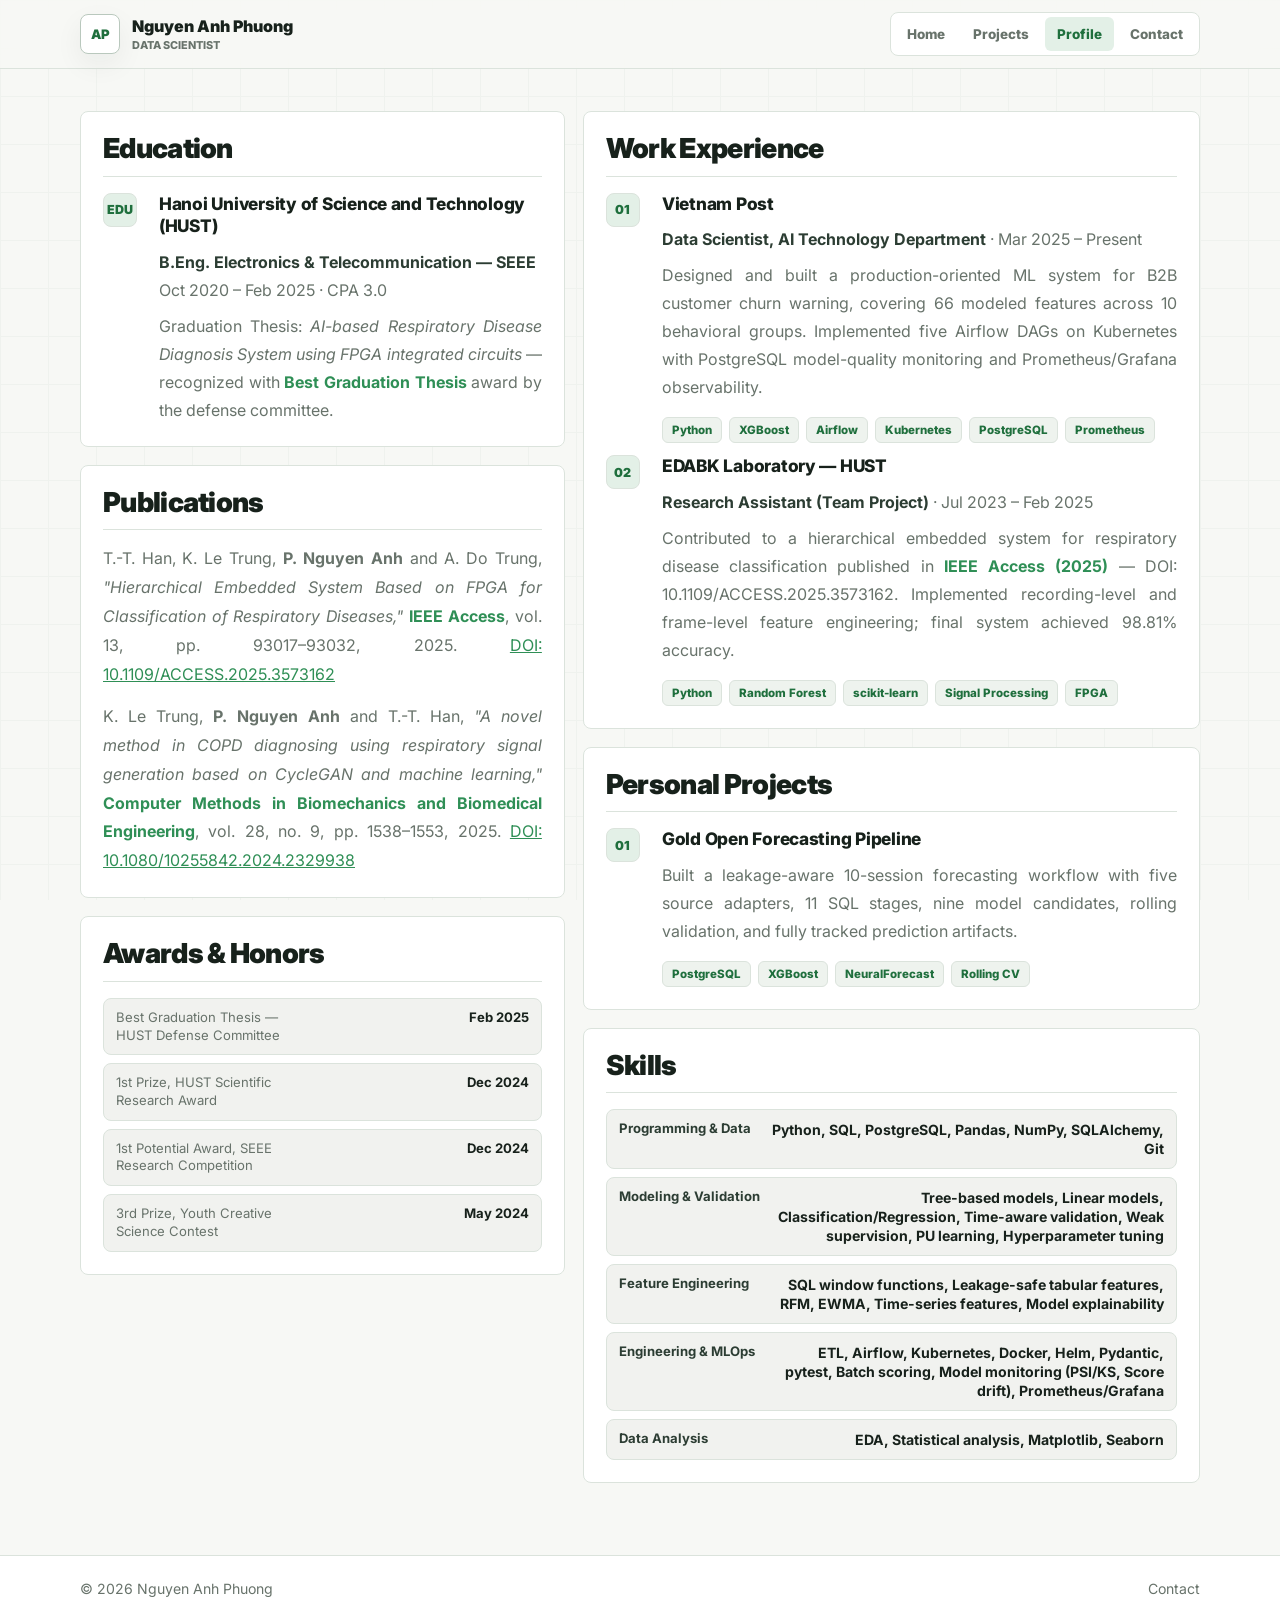
==== commit be3287ed: "update case gôld" ====
--- a/about.html
+++ b/about.html
@@ -131,13 +131,13 @@
             <div class="timeline-item">
               <div class="timeline-num">01</div>
               <div>
-                <h3>Gold Price Forecasting Pipeline</h3>
+                <h3>Gold Open Forecasting Pipeline</h3>
                 <p style="margin-top:8px">
-                  Built a time-series forecasting workflow with four data sources, PostgreSQL feature layers,
-                  time-aware validation, model comparison, and persisted next-day prediction outputs.
+                  Built a leakage-aware 10-session forecasting workflow with five source adapters, 11 SQL stages,
+                  nine model candidates, rolling validation, and fully tracked prediction artifacts.
                 </p>
                 <div class="tag-row"><span class="tag">PostgreSQL</span><span class="tag">XGBoost</span><span
-                    class="tag">LightGBM</span><span class="tag">Optuna</span></div>
+                    class="tag">NeuralForecast</span><span class="tag">Rolling CV</span></div>
               </div>
             </div>
           </div>
